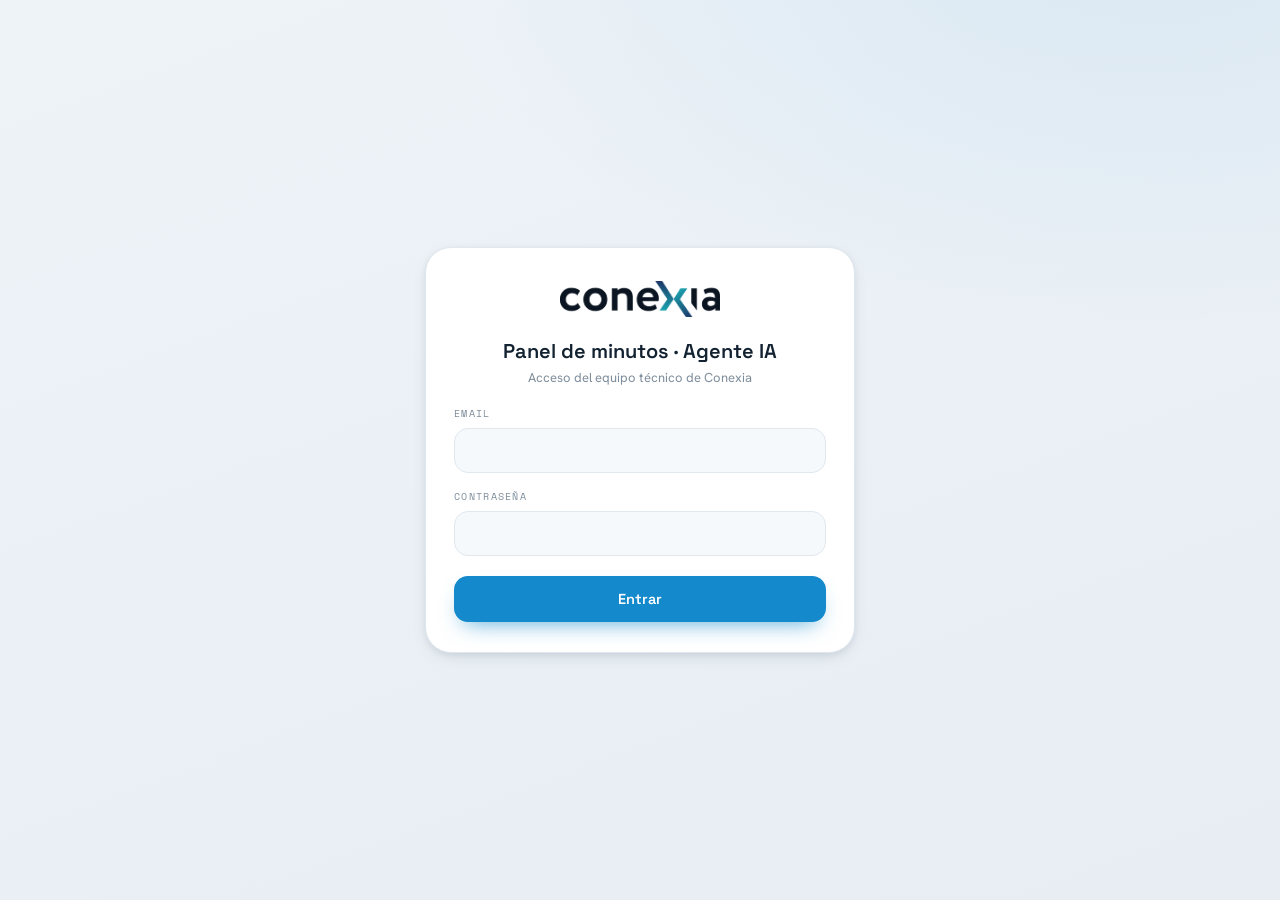
==== public/index.html @ 1fdcd745 "Frontend (vanilla JS): login + 2FA con QR + panel cableado a la API - index.html + app.css + app.js " ====
<!doctype html>
<html lang="es">
<head>
<meta charset="utf-8">
<meta name="viewport" content="width=device-width, initial-scale=1">
<title>Panel de minutos · Agente IA — Conexia</title>
<link rel="preconnect" href="https://fonts.googleapis.com">
<link rel="preconnect" href="https://fonts.gstatic.com" crossorigin>
<link href="https://fonts.googleapis.com/css2?family=Space+Grotesk:wght@400;500;600;700&family=Hanken+Grotesk:wght@400;500;600;700&family=Space+Mono&display=swap" rel="stylesheet">
<link rel="stylesheet" href="styles.css">
<link rel="stylesheet" href="app.css">
</head>
<body>
<div id="app"></div>
<script src="assets/vendor/qrcode.min.js"></script>
<script src="app.js"></script>
</body>
</html>
---- public/styles.css ----
/* ============================================================
   Panel de minutos · Agente IA — Conexia
   Sistema visual: limpio, moderno con carácter.
   Display: Space Grotesk · Texto: Hanken Grotesk · Datos: Space Mono
   ============================================================ */

:root {
  /* Marca */
  --brand-ink: #0e1b2a;       /* navy del wordmark */
  --brand-blue: #1489cc;      /* azul Conexia */
  --brand-teal: #1fa7b0;      /* teal de la "X" */
  --brand-teal-deep: #1c4e69;

  /* Acento (tweakable) */
  --accent: #1489cc;
  --accent-soft: color-mix(in srgb, var(--accent) 12%, transparent);
  --accent-ink: color-mix(in srgb, var(--accent) 80%, #06283d);

  /* Estados */
  --c-ok: #16a36b;
  --c-warn: #e09415;
  --c-danger: #e0463e;
  --c-ok-soft: color-mix(in srgb, var(--c-ok) 13%, transparent);
  --c-warn-soft: color-mix(in srgb, var(--c-warn) 15%, transparent);
  --c-danger-soft: color-mix(in srgb, var(--c-danger) 13%, transparent);

  /* Superficies — claro */
  --bg: #eef2f6;
  --bg-grad-a: #eef3f8;
  --bg-grad-b: #e7edf3;
  --surface: #ffffff;
  --surface-2: #f6f9fb;
  --surface-3: #eef3f7;
  --border: #e0e7ee;
  --border-strong: #cdd8e2;

  /* Texto */
  --text: #122231;
  --text-2: #4a5b6b;
  --text-3: #7e8d9b;

  /* Sombra */
  --shadow-sm: 0 1px 2px rgba(16, 36, 56, 0.06), 0 1px 3px rgba(16, 36, 56, 0.05);
  --shadow-md: 0 6px 20px -8px rgba(16, 36, 56, 0.18), 0 2px 6px rgba(16, 36, 56, 0.06);
  --shadow-lg: 0 24px 60px -20px rgba(13, 30, 48, 0.35);

  /* Radios */
  --r-sm: 9px;
  --r-md: 14px;
  --r-lg: 20px;
  --r-xl: 26px;

  /* Tipos */
  --font-display: "Space Grotesk", system-ui, sans-serif;
  --font-body: "Hanken Grotesk", system-ui, sans-serif;
  --font-mono: "Space Mono", ui-monospace, monospace;

  --logo: url("assets/conexia-logo.png");
}

.dark {
  --bg: #0a121b;
  --bg-grad-a: #0b141e;
  --bg-grad-b: #0a1019;
  --surface: #111d29;
  --surface-2: #16242f;
  --surface-3: #1b2b38;
  --border: #233442;
  --border-strong: #31475a;
  --text: #e7eef4;
  --text-2: #a4b4c2;
  --text-3: #6e8090;
  --accent-soft: color-mix(in srgb, var(--accent) 22%, transparent);
  --accent-ink: color-mix(in srgb, var(--accent) 70%, #cfe9fb);
  --c-ok-soft: color-mix(in srgb, var(--c-ok) 22%, transparent);
  --c-warn-soft: color-mix(in srgb, var(--c-warn) 24%, transparent);
  --c-danger-soft: color-mix(in srgb, var(--c-danger) 22%, transparent);
  --shadow-sm: 0 1px 2px rgba(0, 0, 0, 0.4);
  --shadow-md: 0 8px 26px -10px rgba(0, 0, 0, 0.6);
  --shadow-lg: 0 30px 70px -24px rgba(0, 0, 0, 0.7);
  --logo: url("assets/conexia-logo-light.png");
}

* { box-sizing: border-box; }

html, body {
  margin: 0;
  padding: 0;
}

body {
  font-family: var(--font-body);
  background:
    radial-gradient(1200px 700px at 88% -10%, color-mix(in srgb, var(--accent) 9%, transparent), transparent 60%),
    linear-gradient(160deg, var(--bg-grad-a), var(--bg-grad-b));
  color: var(--text);
  min-height: 100vh;
  -webkit-font-smoothing: antialiased;
  text-rendering: optimizeLegibility;
  transition: background 0.4s ease, color 0.3s ease;
}

#root { min-height: 100vh; }

.app {
  max-width: 1120px;
  margin: 0 auto;
  padding: 30px 28px 90px;
}

/* ---------- Cabecera ---------- */
.topbar {
  display: flex;
  align-items: center;
  justify-content: space-between;
  gap: 20px;
  margin-bottom: 26px;
}
.brand {
  display: flex;
  align-items: center;
  gap: 16px;
  min-width: 0;
}
.brand .logo {
  width: 132px;
  height: 38px;
  background: var(--logo) left center / contain no-repeat;
  flex-shrink: 0;
}
.brand .divider {
  width: 1px;
  height: 34px;
  background: var(--border-strong);
}
.brand .titles { min-width: 0; }
.brand .kicker {
  font-family: var(--font-mono);
  font-size: 10.5px;
  letter-spacing: 0.16em;
  text-transform: uppercase;
  color: var(--accent-ink);
  margin: 0 0 2px;
}
.brand h1 {
  font-family: var(--font-display);
  font-weight: 600;
  font-size: 21px;
  letter-spacing: -0.015em;
  margin: 0;
  color: var(--text);
  white-space: nowrap;
}
.topbar-right { display: flex; align-items: center; gap: 12px; }

.theme-toggle {
  display: inline-flex;
  align-items: center;
  gap: 8px;
  border: 1px solid var(--border);
  background: var(--surface);
  color: var(--text-2);
  border-radius: 999px;
  padding: 8px 14px;
  cursor: pointer;
  font-family: var(--font-body);
  font-size: 13px;
  font-weight: 600;
  box-shadow: var(--shadow-sm);
  transition: all 0.2s ease;
}
.theme-toggle:hover { color: var(--text); border-color: var(--border-strong); }

.maqueta-pill {
  font-family: var(--font-mono);
  font-size: 10.5px;
  letter-spacing: 0.08em;
  text-transform: uppercase;
  color: var(--text-3);
  border: 1px dashed var(--border-strong);
  border-radius: 999px;
  padding: 6px 11px;
}

/* ---------- Navegación (3 estilos via tweak) ---------- */
.nav { margin-bottom: 24px; }

/* Estilo A: 3 botones grandes */
.nav-buttons {
  display: grid;
  grid-template-columns: repeat(3, 1fr);
  gap: 14px;
}
.navbtn {
  position: relative;
  display: flex;
  align-items: center;
  gap: 15px;
  text-align: left;
  border: 1px solid var(--border);
  background: var(--surface);
  border-radius: var(--r-lg);
  padding: 19px 20px;
  cursor: pointer;
  font-family: var(--font-body);
  color: var(--text);
  box-shadow: var(--shadow-sm);
  transition: transform 0.18s ease, border-color 0.18s ease, box-shadow 0.18s ease, background 0.18s ease;
  overflow: hidden;
}
.navbtn:hover { transform: translateY(-2px); box-shadow: var(--shadow-md); border-color: var(--border-strong); }
.navbtn .nb-icon {
  width: 44px; height: 44px;
  flex-shrink: 0;
  border-radius: 12px;
  display: grid; place-items: center;
  background: var(--surface-3);
  color: var(--text-2);
  transition: all 0.18s ease;
}
.navbtn .nb-icon svg { width: 22px; height: 22px; }
.navbtn .nb-label { font-family: var(--font-display); font-weight: 600; font-size: 16px; letter-spacing: -0.01em; }
.navbtn .nb-sub { font-size: 12px; color: var(--text-3); margin-top: 2px; }
.navbtn.active {
  border-color: transparent;
  background: linear-gradient(150deg, var(--accent), color-mix(in srgb, var(--accent) 62%, var(--brand-teal)));
  color: #fff;
  box-shadow: 0 14px 30px -12px color-mix(in srgb, var(--accent) 70%, transparent);
}
.navbtn.active .nb-icon { background: rgba(255,255,255,0.18); color: #fff; }
.navbtn.active .nb-sub { color: rgba(255,255,255,0.82); }

/* Estilo B: pestañas */
.nav-tabs {
  display: inline-flex;
  gap: 4px;
  background: var(--surface);
  border: 1px solid var(--border);
  border-radius: 999px;
  padding: 5px;
  box-shadow: var(--shadow-sm);
}
.tab {
  display: inline-flex; align-items: center; gap: 9px;
  border: none; background: transparent;
  border-radius: 999px;
  padding: 10px 20px;
  cursor: pointer;
  font-family: var(--font-display);
  font-weight: 600; font-size: 14.5px;
  color: var(--text-2);
  transition: all 0.18s ease;
}
.tab svg { width: 17px; height: 17px; }
.tab:hover { color: var(--text); }
.tab.active { background: var(--accent); color: #fff; box-shadow: var(--shadow-sm); }

/* Estilo C: segmentado pleno */
.nav-segmented {
  display: grid; grid-template-columns: repeat(3, 1fr);
  border: 1px solid var(--border);
  background: var(--surface);
  border-radius: var(--r-md);
  padding: 6px;
  gap: 6px;
  box-shadow: var(--shadow-sm);
}
.seg {
  display: inline-flex; align-items: center; justify-content: center; gap: 9px;
  border: none; background: transparent;
  border-radius: 10px;
  padding: 13px 12px;
  cursor: pointer;
  font-family: var(--font-display);
  font-weight: 600; font-size: 14.5px;
  color: var(--text-2);
  transition: all 0.18s ease;
}
.seg svg { width: 18px; height: 18px; }
.seg:hover { color: var(--text); background: var(--surface-3); }
.seg.active { background: var(--accent-soft); color: var(--accent-ink); }

/* ---------- Tarjetas / paneles ---------- */
.card {
  background: var(--surface);
  border: 1px solid var(--border);
  border-radius: var(--r-xl);
  box-shadow: var(--shadow-md);
}
.view-enter { animation: viewIn 0.4s cubic-bezier(.2,.7,.3,1); }
@keyframes viewIn {
  from { opacity: 0; transform: translateY(10px); }
  to { opacity: 1; transform: translateY(0); }
}

.panel-head {
  display: flex; align-items: flex-end; justify-content: space-between;
  gap: 18px; flex-wrap: wrap;
  padding: 24px 28px 0;
}
.panel-head .ph-title {
  font-family: var(--font-display);
  font-weight: 600; font-size: 19px; letter-spacing: -0.015em;
  margin: 0;
}
.panel-head .ph-sub { font-size: 13px; color: var(--text-3); margin: 4px 0 0; }

/* ---------- Selector de cliente ---------- */
.client-select { position: relative; min-width: 290px; }
.client-select label {
  display: block;
  font-family: var(--font-mono);
  font-size: 10px; letter-spacing: 0.14em; text-transform: uppercase;
  color: var(--text-3); margin-bottom: 6px;
}
.select-shell {
  position: relative;
  display: flex; align-items: center;
}
.select-shell select {
  appearance: none;
  width: 100%;
  font-family: var(--font-display);
  font-weight: 600; font-size: 15px;
  color: var(--text);
  background: var(--surface-2);
  border: 1px solid var(--border-strong);
  border-radius: var(--r-md);
  padding: 13px 44px 13px 16px;
  cursor: pointer;
  transition: border-color 0.18s ease, box-shadow 0.18s ease;
}
.select-shell select:focus {
  outline: none; border-color: var(--accent);
  box-shadow: 0 0 0 4px var(--accent-soft);
}
.select-shell .chev {
  position: absolute; right: 15px; pointer-events: none;
  color: var(--text-3);
}

/* ---------- Tabla de agentes ---------- */
.agents-wrap { padding: 22px 28px 4px; }
.agent-row {
  display: grid;
  grid-template-columns: 1fr auto;
  align-items: center;
  gap: 18px;
  padding: 15px 16px;
  border-radius: var(--r-md);
  border: 1px solid transparent;
  transition: background 0.15s ease, border-color 0.15s ease;
}
.agent-row + .agent-row { margin-top: 4px; }
.agent-row:hover { background: var(--surface-2); border-color: var(--border); }
.agent-meta { display: flex; align-items: center; gap: 13px; min-width: 0; }
.agent-dot {
  width: 34px; height: 34px; border-radius: 10px; flex-shrink: 0;
  display: grid; place-items: center;
  background: var(--accent-soft); color: var(--accent-ink);
}
.agent-dot svg { width: 17px; height: 17px; }
.agent-name { font-weight: 600; font-size: 14.5px; }
.agent-sub { font-size: 12px; color: var(--text-3); }
.agent-minutes {
  font-family: var(--font-mono);
  font-size: 15px; font-weight: 700;
  color: var(--text);
  white-space: nowrap;
}
.agent-minutes .unit { color: var(--text-3); font-weight: 400; font-size: 12px; margin-left: 3px; }

.col-head {
  display: grid; grid-template-columns: 1fr auto; gap: 18px;
  padding: 0 16px 8px;
  font-family: var(--font-mono);
  font-size: 10px; letter-spacing: 0.12em; text-transform: uppercase;
  color: var(--text-3);
  border-bottom: 1px solid var(--border);
  margin-bottom: 6px;
}
.col-head .right { text-align: right; }

/* fila con columna restantes */
.agent-row.with-rem { grid-template-columns: 1fr auto auto; }
.col-head.with-rem { grid-template-columns: 1fr auto auto; }
.agent-rem {
  font-family: var(--font-mono); font-size: 13px; color: var(--text-2);
  white-space: nowrap; text-align: right; min-width: 86px;
}

/* ---------- Pie destacado: consumo total ---------- */
.total-foot {
  margin: 18px 18px 18px;
  border-radius: var(--r-lg);
  padding: 22px 24px;
  background: var(--surface-2);
  border: 1px solid var(--border);
  display: grid;
  grid-template-columns: 1fr auto;
  gap: 20px 26px;
  align-items: center;
}
.tf-left { min-width: 0; }
.tf-label {
  font-family: var(--font-mono);
  font-size: 10.5px; letter-spacing: 0.14em; text-transform: uppercase;
  color: var(--text-3); margin-bottom: 8px;
}
.tf-fig { display: flex; align-items: baseline; gap: 8px; flex-wrap: wrap; }
.tf-used {
  font-family: var(--font-display);
  font-weight: 700; font-size: 34px; letter-spacing: -0.02em;
  color: var(--text);
}
.tf-of { font-family: var(--font-mono); font-size: 16px; color: var(--text-3); }
.tf-rem-chip {
  margin-left: auto;
  font-family: var(--font-mono); font-size: 12.5px;
  color: var(--text-2);
  background: var(--surface-3);
  border: 1px solid var(--border);
  border-radius: 999px; padding: 5px 12px;
}
.tf-right { text-align: right; }
.tf-pct {
  font-family: var(--font-display);
  font-weight: 700; font-size: 52px; line-height: 0.9;
  letter-spacing: -0.03em;
}
.tf-bar-wrap { grid-column: 1 / -1; }

/* ---------- Barra de progreso (estilos via tweak) ---------- */
.bar {
  position: relative;
  height: 14px;
  border-radius: 999px;
  background: var(--surface-3);
  overflow: hidden;
  border: 1px solid var(--border);
}
.bar .fill {
  position: absolute; inset: 0 auto 0 0;
  border-radius: 999px;
  transition: width 0.7s cubic-bezier(.2,.8,.2,1), background 0.3s ease;
}
/* sólida */
.bar.solida .fill { background: var(--state-color); }
/* gradiente */
.bar.gradiente .fill {
  background: linear-gradient(90deg,
    color-mix(in srgb, var(--state-color) 55%, var(--accent)),
    var(--state-color));
}
/* rayada animada */
.bar.rayada .fill {
  background-image: linear-gradient(90deg, var(--state-color), var(--state-color)),
    repeating-linear-gradient(45deg, rgba(255,255,255,.22) 0 9px, rgba(255,255,255,0) 9px 18px);
  background-blend-mode: overlay;
  animation: stripeMove 1.1s linear infinite;
}
@keyframes stripeMove { to { background-position: 26px 0, 0 0; } }
/* segmentada */
.bar.segmentada {
  background: transparent; border: none; overflow: visible;
  display: flex; gap: 3px; height: 16px;
}
.seg-cell {
  flex: 1; border-radius: 4px;
  background: var(--surface-3); border: 1px solid var(--border);
  transition: background 0.3s ease, border-color 0.3s ease;
}
.seg-cell.on { background: var(--state-color); border-color: transparent; }

.bar.tall { height: 20px; }

/* ---------- Badge de estado ---------- */
.state-badge {
  display: inline-flex; align-items: center; gap: 7px;
  font-family: var(--font-display);
  font-weight: 600; font-size: 12.5px;
  padding: 5px 12px 5px 10px;
  border-radius: 999px;
  white-space: nowrap;
}
.state-badge .sd { width: 8px; height: 8px; border-radius: 50%; background: currentColor; }
.state-badge.ok { color: var(--c-ok); background: var(--c-ok-soft); }
.state-badge.aviso { color: var(--c-warn); background: var(--c-warn-soft); }
.state-badge.cortado { color: var(--c-danger); background: var(--c-danger-soft); }

/* ---------- Formulario de mail ---------- */
.mail-grid { padding: 8px 28px 26px; }
.field { margin-top: 16px; }
.field > label {
  display: block;
  font-family: var(--font-mono);
  font-size: 10px; letter-spacing: 0.13em; text-transform: uppercase;
  color: var(--text-3); margin-bottom: 7px;
}
.field-input {
  width: 100%;
  font-family: var(--font-body);
  font-size: 14.5px;
  color: var(--text);
  background: var(--surface-2);
  border: 1px solid var(--border);
  border-radius: var(--r-md);
  padding: 12px 14px;
  transition: all 0.18s ease;
}
.field-input:focus { outline: none; border-color: var(--accent); box-shadow: 0 0 0 4px var(--accent-soft); }
textarea.field-input { resize: vertical; min-height: 150px; line-height: 1.6; font-size: 14px; }
.field-row { display: grid; grid-template-columns: 1fr 1fr; gap: 16px; }
.field.locked .field-input {
  background: var(--surface-3);
  color: var(--text-2);
  border-style: dashed;
}
.field .lock-note {
  font-size: 11px; color: var(--text-3); margin-top: 5px;
  display: inline-flex; align-items: center; gap: 5px;
}
.recipients { display: flex; flex-wrap: wrap; gap: 8px; }
.chip-addr {
  display: inline-flex; align-items: center; gap: 8px;
  font-family: var(--font-mono); font-size: 13px;
  background: var(--surface-2); border: 1px solid var(--border);
  border-radius: 999px; padding: 7px 13px;
}
.chip-addr .role { color: var(--text-3); font-size: 10.5px; letter-spacing: 0.08em; text-transform: uppercase; }

.mail-foot {
  display: flex; align-items: center; justify-content: space-between;
  gap: 16px; flex-wrap: wrap;
  padding: 18px 28px 24px;
  border-top: 1px solid var(--border);
  margin-top: 20px;
}
.send-meta { font-size: 12.5px; color: var(--text-3); display: flex; align-items: center; gap: 8px; }

.btn {
  display: inline-flex; align-items: center; gap: 9px;
  font-family: var(--font-display); font-weight: 600; font-size: 14.5px;
  border-radius: var(--r-md);
  padding: 13px 22px;
  cursor: pointer;
  border: 1px solid transparent;
  transition: all 0.18s ease;
}
.btn svg { width: 17px; height: 17px; }
.btn-primary {
  background: var(--accent); color: #fff;
  box-shadow: 0 10px 22px -10px color-mix(in srgb, var(--accent) 75%, transparent);
}
.btn-primary:hover { filter: brightness(1.06); transform: translateY(-1px); }
.btn-primary:active { transform: translateY(0); }
.btn-ghost { background: var(--surface-2); color: var(--text-2); border-color: var(--border); }
.btn-ghost:hover { color: var(--text); border-color: var(--border-strong); }
.btn:disabled { opacity: 0.5; cursor: default; transform: none; }

/* ---------- Corte automático al 100% ---------- */
.cut-tag {
  display: inline-flex; align-items: center; gap: 5px;
  font-family: var(--font-display); font-weight: 600; font-size: 11px;
  letter-spacing: 0.01em;
  color: var(--c-danger); background: var(--c-danger-soft);
  border-radius: 999px; padding: 3px 9px;
}
.cut-tag .sd { width: 6px; height: 6px; border-radius: 50%; background: currentColor; }
.agent-row.is-cut { background: var(--c-danger-soft); border-color: color-mix(in srgb, var(--c-danger) 22%, transparent); }
.agent-row.is-cut .agent-name { text-decoration: line-through; text-decoration-color: color-mix(in srgb, var(--c-danger) 60%, transparent); }
.agent-row.is-cut .agent-dot { background: var(--c-danger-soft); color: var(--c-danger); }
.agent-row .agent-end { display: flex; align-items: center; gap: 14px; }
.agent-name-row { display: flex; align-items: center; gap: 9px; flex-wrap: wrap; }

.cut-hint {
  font-size: 12px; color: var(--text-3); margin: 2px 0 12px;
  display: flex; align-items: center; gap: 7px;
}
.cut-hint svg { width: 14px; height: 14px; flex-shrink: 0; }

.sent-banner {
  display: flex; align-items: center; gap: 13px;
  background: var(--c-ok-soft);
  border: 1px solid color-mix(in srgb, var(--c-ok) 35%, transparent);
  color: var(--c-ok);
  border-radius: var(--r-md);
  padding: 14px 18px;
  margin: 0 28px;
  font-weight: 600; font-size: 14px;
  animation: viewIn 0.35s ease;
}
.sent-banner .ok-ico {
  width: 26px; height: 26px; border-radius: 50%;
  background: var(--c-ok); color: #fff;
  display: grid; place-items: center; flex-shrink: 0;
}

/* ---------- Stats ---------- */
.stats-head {
  display: grid;
  grid-template-columns: repeat(4, 1fr);
  gap: 14px;
  margin-bottom: 22px;
}
.stat-tile {
  background: var(--surface); border: 1px solid var(--border);
  border-radius: var(--r-lg); padding: 18px 20px;
  box-shadow: var(--shadow-sm);
}
.stat-tile .st-k {
  font-family: var(--font-mono); font-size: 10px; letter-spacing: 0.12em;
  text-transform: uppercase; color: var(--text-3); margin-bottom: 10px;
}
.stat-tile .st-v {
  font-family: var(--font-display); font-weight: 700; font-size: 30px;
  letter-spacing: -0.02em; line-height: 1;
}
.stat-tile .st-v small { font-size: 15px; color: var(--text-3); font-weight: 600; }
.stat-tile .st-foot { font-size: 12px; color: var(--text-3); margin-top: 8px; }
.stat-tile.flag-aviso .st-v { color: var(--c-warn); }
.stat-tile.flag-cortado .st-v { color: var(--c-danger); }

/* Lista de barras */
.stats-list { padding: 8px 24px 18px; }
.srow {
  display: grid;
  grid-template-columns: minmax(180px, 1.4fr) 2.4fr auto auto;
  align-items: center; gap: 18px;
  padding: 15px 14px;
  border-radius: var(--r-md);
  cursor: pointer;
  border: 1px solid transparent;
  transition: background 0.15s ease, border-color 0.15s ease;
}
.srow:hover { background: var(--surface-2); border-color: var(--border); }
.srow + .srow { border-top: 1px solid var(--border); }
.srow .s-name { font-weight: 600; font-size: 14.5px; }
.srow .s-name .s-sector { font-size: 11.5px; color: var(--text-3); font-weight: 400; }
.srow .s-pct { font-family: var(--font-mono); font-weight: 700; font-size: 15px; text-align: right; min-width: 52px; }
.srow .s-mins { font-family: var(--font-mono); font-size: 12px; color: var(--text-3); text-align: right; white-space: nowrap; }

.stats-list-head {
  display: grid;
  grid-template-columns: minmax(180px, 1.4fr) 2.4fr auto auto;
  gap: 18px; padding: 4px 14px 10px;
  font-family: var(--font-mono); font-size: 10px;
  letter-spacing: 0.12em; text-transform: uppercase; color: var(--text-3);
  border-bottom: 1px solid var(--border);
}
.stats-list-head .r { text-align: right; }

/* Stats: anillos (donut grid) */
.donut-grid {
  display: grid; grid-template-columns: repeat(auto-fill, minmax(200px, 1fr));
  gap: 14px; padding: 20px 24px 24px;
}
.donut-card {
  background: var(--surface-2); border: 1px solid var(--border);
  border-radius: var(--r-lg); padding: 20px 18px;
  display: flex; flex-direction: column; align-items: center; text-align: center;
  cursor: pointer;
  transition: transform 0.18s ease, box-shadow 0.18s ease, border-color 0.18s ease;
}
.donut-card:hover { transform: translateY(-3px); box-shadow: var(--shadow-md); border-color: var(--border-strong); }
.donut-card .dc-name { font-family: var(--font-display); font-weight: 600; font-size: 14px; margin-top: 14px; }
.donut-card .dc-mins { font-family: var(--font-mono); font-size: 11.5px; color: var(--text-3); margin-top: 3px; }

/* Stats: compacto (heat strip) */
.compact-grid { padding: 18px 24px 24px; display: flex; flex-direction: column; gap: 10px; }
.compact-row {
  display: flex; align-items: center; gap: 14px;
  cursor: pointer;
}
.compact-row .cr-name { width: 200px; font-weight: 600; font-size: 13.5px; flex-shrink: 0; }
.compact-row .cr-track {
  flex: 1; height: 28px; border-radius: 8px; background: var(--surface-3);
  border: 1px solid var(--border); position: relative; overflow: hidden;
}
.compact-row .cr-fill { position: absolute; inset: 0 auto 0 0; border-radius: 8px; background: var(--state-color); transition: width 0.6s cubic-bezier(.2,.8,.2,1); }
.compact-row .cr-pct { width: 60px; text-align: right; font-family: var(--font-mono); font-weight: 700; font-size: 14px; }

/* ---------- Modal ficha cliente ---------- */
.modal-scrim {
  position: fixed; inset: 0; z-index: 60;
  background: rgba(8, 18, 28, 0.55);
  backdrop-filter: blur(4px);
  display: grid; place-items: center;
  padding: 28px;
  animation: scrimIn 0.25s ease;
}
@keyframes scrimIn { from { opacity: 0; } to { opacity: 1; } }
.modal {
  width: min(620px, 100%);
  max-height: 88vh; overflow: auto;
  background: var(--surface);
  border: 1px solid var(--border);
  border-radius: var(--r-xl);
  box-shadow: var(--shadow-lg);
  animation: modalIn 0.3s cubic-bezier(.2,.8,.25,1);
}
@keyframes modalIn { from { opacity: 0; transform: translateY(18px) scale(0.98); } to { opacity: 1; transform: none; } }
.modal-head {
  display: flex; align-items: flex-start; justify-content: space-between; gap: 16px;
  padding: 24px 26px 0;
}
.modal-head .mh-name { font-family: var(--font-display); font-weight: 600; font-size: 21px; letter-spacing: -0.015em; margin: 0; }
.modal-head .mh-meta { font-size: 13px; color: var(--text-3); margin-top: 4px; }
.x-close {
  border: 1px solid var(--border); background: var(--surface-2);
  color: var(--text-2); border-radius: 10px; width: 34px; height: 34px;
  display: grid; place-items: center; cursor: pointer; flex-shrink: 0;
  transition: all 0.15s ease;
}
.x-close:hover { color: var(--text); border-color: var(--border-strong); }
.modal-body { padding: 20px 26px 26px; }

/* histórico sparkline */
.hist {
  background: var(--surface-2); border: 1px solid var(--border);
  border-radius: var(--r-md); padding: 18px 20px; margin-top: 18px;
}
.hist .hist-title {
  font-family: var(--font-mono); font-size: 10px; letter-spacing: 0.13em;
  text-transform: uppercase; color: var(--text-3); margin-bottom: 14px;
  display: flex; justify-content: space-between;
}
.hist svg { width: 100%; height: 110px; display: block; }

.kv-grid { display: grid; grid-template-columns: 1fr 1fr; gap: 12px; margin-top: 18px; }
.kv {
  background: var(--surface-2); border: 1px solid var(--border);
  border-radius: var(--r-md); padding: 13px 15px;
}
.kv .k { font-family: var(--font-mono); font-size: 9.5px; letter-spacing: 0.12em; text-transform: uppercase; color: var(--text-3); }
.kv .v { font-family: var(--font-display); font-weight: 600; font-size: 17px; margin-top: 4px; }

.modal-agents { margin-top: 18px; }
.modal-agents .ma-title { font-family: var(--font-mono); font-size: 10px; letter-spacing: 0.13em; text-transform: uppercase; color: var(--text-3); margin-bottom: 8px; }

/* link-ish */
.row-cta {
  font-family: var(--font-display); font-size: 12px; font-weight: 600;
  color: var(--accent-ink); display: inline-flex; align-items: center; gap: 4px;
  opacity: 0; transition: opacity 0.15s ease;
}
.srow:hover .row-cta, .donut-card:hover .row-cta, .compact-row:hover .row-cta { opacity: 1; }

/* ============================================================
   VISTA CLIENTES (alta / edición / baja)
   ============================================================ */
.cli-table { padding: 6px 14px 18px; }
.cli-head, .cli-row {
  display: grid;
  grid-template-columns: 2.4fr 1.5fr 0.9fr 0.6fr 0.9fr;
  align-items: center; gap: 12px;
  padding: 12px 14px;
}
.cli-head {
  font-family: var(--font-mono); font-size: 9.5px; letter-spacing: 0.12em;
  text-transform: uppercase; color: var(--text-3);
  border-bottom: 1px solid var(--border);
}
.cli-row { border-bottom: 1px solid var(--border); transition: background 0.15s ease; }
.cli-row:last-child { border-bottom: none; }
.cli-row:hover { background: var(--surface-2); }
.cli-table .r { text-align: right; justify-self: end; }
.cli-name { display: flex; flex-direction: column; gap: 3px; min-width: 0; }
.cli-name b {
  font-family: var(--font-display); font-weight: 600; font-size: 15px; color: var(--text);
  cursor: pointer; line-height: 1.25;
}
.cli-name b:hover { color: var(--accent); }
.cli-sector { font-size: 12px; color: var(--text-3); }
.cli-plan { font-size: 13.5px; color: var(--text-2); }
.cli-mins { font-family: var(--font-mono); font-size: 13px; color: var(--text-2); }
.cli-pct { font-family: var(--font-display); font-weight: 700; font-size: 16px; }
.cli-actions { display: inline-flex; gap: 8px; }
.cli-empty { padding: 34px 14px; text-align: center; color: var(--text-3); font-size: 14px; }

.icon-btn {
  width: 34px; height: 34px; flex-shrink: 0;
  display: grid; place-items: center; cursor: pointer;
  border: 1px solid var(--border); background: var(--surface-2);
  color: var(--text-2); border-radius: 10px; transition: all 0.15s ease;
}
.icon-btn:hover { color: var(--text); border-color: var(--border-strong); }
.icon-btn.danger:hover { color: var(--c-danger); border-color: var(--c-danger); background: var(--c-danger-soft); }

/* ---------- Estado vacío ---------- */
.empty-state { padding: 56px 28px; text-align: center; }
.empty-ico {
  display: inline-grid; place-items: center; width: 56px; height: 56px;
  border-radius: 16px; background: var(--accent-soft); color: var(--accent-ink); margin-bottom: 14px;
}
.empty-title { font-family: var(--font-display); font-weight: 600; font-size: 18px; color: var(--text); }
.empty-sub { font-size: 14px; color: var(--text-3); margin-top: 6px; }

/* ---------- Nota de desvío al 100% (ficha) ---------- */
.divert-note {
  display: flex; align-items: flex-start; gap: 10px; margin-top: 14px;
  padding: 13px 15px; border-radius: var(--r-md);
  background: var(--accent-soft); border: 1px solid color-mix(in srgb, var(--accent) 26%, transparent);
  font-size: 13px; color: var(--text-2); line-height: 1.5;
}
.divert-note b { color: var(--text); }
.divert-note .dn-ico { color: var(--accent-ink); flex-shrink: 0; margin-top: 1px; }

/* ---------- Formulario de cliente ---------- */
.form-grid { display: grid; grid-template-columns: 1fr 1fr; gap: 14px; }
.form-grid .field { margin-top: 0; }
.form-grid .span-2 { grid-column: 1 / -1; }
.form-agents {
  margin-top: 20px; padding-top: 18px; border-top: 1px solid var(--border);
}
.fa-head {
  display: flex; align-items: center; justify-content: space-between; margin-bottom: 12px;
  font-family: var(--font-mono); font-size: 10px; letter-spacing: 0.13em;
  text-transform: uppercase; color: var(--text-3);
}
.fa-head small { text-transform: none; letter-spacing: 0; font-size: 11px; }
.fa-row { display: flex; gap: 10px; margin-bottom: 10px; align-items: center; }
.fa-row .field-input { margin: 0; }
.fa-row .fa-min { max-width: 110px; flex-shrink: 0; text-align: right; }
.btn-sm { padding: 7px 12px; font-size: 12.5px; }
.btn-sm svg { width: 14px; height: 14px; }
.form-err {
  display: flex; align-items: center; gap: 8px; margin-top: 16px;
  padding: 10px 13px; border-radius: var(--r-md);
  background: var(--c-danger-soft); border: 1px solid color-mix(in srgb, var(--c-danger) 30%, transparent);
  color: var(--c-danger); font-size: 13px;
}

/* ---------- Bloque WIP (agentes desde la centralita) ---------- */
.wip-badge {
  display: inline-flex; align-items: center;
  font-family: var(--font-mono); font-size: 9.5px; font-weight: 700;
  letter-spacing: 0.1em; text-transform: uppercase;
  color: var(--c-warn);
  background: var(--c-warn-soft);
  border: 1px solid color-mix(in srgb, var(--c-warn) 38%, transparent);
  border-radius: 999px; padding: 3px 9px; white-space: nowrap;
}
.form-wip {
  margin-top: 20px; padding: 16px 18px;
  border: 1px dashed var(--border-strong); border-radius: var(--r-md);
  background: var(--surface-2);
}
.form-wip .wip-head { display: flex; align-items: center; gap: 10px; }
.form-wip .wip-title { font-family: var(--font-display); font-weight: 600; font-size: 15px; color: var(--text); }
.form-wip .wip-text { font-size: 13px; color: var(--text-2); line-height: 1.55; margin: 10px 0 14px; }
.form-wip .btn:disabled { opacity: 0.6; cursor: not-allowed; }
.wip-current { margin-top: 16px; padding-top: 14px; border-top: 1px solid var(--border); }
.wip-current-h {
  font-family: var(--font-mono); font-size: 9.5px; letter-spacing: 0.12em;
  text-transform: uppercase; color: var(--text-3); margin-bottom: 9px;
}
.wip-agent {
  display: flex; justify-content: space-between; align-items: center;
  font-size: 13.5px; color: var(--text-2);
  padding: 7px 2px; border-bottom: 1px solid var(--border);
}
.wip-agent:last-child { border-bottom: none; }
.wip-agent .wa-min { font-family: var(--font-mono); font-size: 12.5px; color: var(--text-3); }

/* aviso WIP en línea (datos / ficha) */
.wip-inline {
  display: flex; align-items: center; gap: 10px; flex-wrap: wrap;
  padding: 12px 14px; border-radius: var(--r-md);
  background: var(--c-warn-soft); border: 1px dashed color-mix(in srgb, var(--c-warn) 40%, transparent);
  font-size: 13px; color: var(--text-2); line-height: 1.5;
}

@media (max-width: 760px) {
  .app { padding: 22px 16px 80px; }
  .nav-buttons { grid-template-columns: 1fr; }
  .field-row { grid-template-columns: 1fr; }
  .form-grid { grid-template-columns: 1fr; }
  .stats-head { grid-template-columns: repeat(2, 1fr); }
  .panel-head { flex-direction: column; align-items: stretch; }
  .client-select { min-width: 0; }
  .brand h1 { font-size: 17px; white-space: normal; }
  .srow, .stats-list-head { grid-template-columns: 1.4fr 1.6fr auto; }
  .srow .s-mins, .stats-list-head .col-mins { display: none; }
  .tf-pct { font-size: 40px; }
  .cli-head, .cli-row { grid-template-columns: 1.7fr 0.7fr 0.9fr; }
  .cli-head .hide-sm, .cli-row .hide-sm { display: none; }
}
---- public/app.css ----
/* Pantallas de acceso (login / 2FA) y ajustes del panel de producción */
.auth-wrap { min-height: 100vh; display: grid; place-items: center; padding: 24px; }
.auth-card { width: min(430px, 100%); }
.auth-logo { width: 160px; height: 42px; background: var(--logo) center/contain no-repeat; margin: 0 auto 18px; }
.auth-title { font-family: var(--font-display); font-size: 20px; font-weight: 600; text-align: center; margin: 0 0 4px; color: var(--text); }
.auth-sub { text-align: center; color: var(--text-3); font-size: 13px; margin: 0 0 18px; line-height: 1.5; }
.auth-card .field:first-of-type { margin-top: 0; }
.auth-actions { margin-top: 20px; }
.auth-actions .btn { width: 100%; justify-content: center; }
.auth-error { margin-top: 14px; padding: 10px 13px; border-radius: var(--r-md); background: var(--c-danger-soft); border: 1px solid color-mix(in srgb, var(--c-danger) 32%, transparent); color: var(--c-danger); font-size: 13px; }
.auth-link { display: block; margin: 14px auto 0; background: none; border: none; color: var(--accent-ink); cursor: pointer; font-size: 13px; }

.qr-box { display: grid; place-items: center; padding: 14px; background: #fff; border: 1px solid var(--border); border-radius: var(--r-md); margin: 4px auto 12px; width: max-content; }
.qr-box img, .qr-box canvas { display: block; }
.secret-mono { font-family: var(--font-mono); font-size: 13px; text-align: center; word-break: break-all; background: var(--surface-2); border: 1px solid var(--border); border-radius: var(--r-sm); padding: 8px 10px; }
.recovery-grid { display: grid; grid-template-columns: 1fr 1fr; gap: 8px; margin: 14px 0; }
.recovery-code { font-family: var(--font-mono); font-size: 14px; text-align: center; background: var(--surface-2); border: 1px solid var(--border); border-radius: var(--r-sm); padding: 9px; letter-spacing: 0.06em; }

/* Panel */
.userchip { display: inline-flex; align-items: center; gap: 8px; font-size: 12.5px; color: var(--text-2); }
.muted { color: var(--text-3); font-size: 12.5px; }
.row-actions { display: inline-flex; gap: 8px; }
.icon-btn { width: 34px; height: 34px; flex-shrink: 0; display: inline-grid; place-items: center; cursor: pointer; border: 1px solid var(--border); background: var(--surface-2); color: var(--text-2); border-radius: 10px; }
.icon-btn:hover { color: var(--text); border-color: var(--border-strong); }
.icon-btn.danger:hover { color: var(--c-danger); border-color: var(--c-danger); }
.form-grid { display: grid; grid-template-columns: 1fr 1fr; gap: 14px; }
.form-grid .field { margin-top: 0; }
.form-grid .span-2 { grid-column: 1 / -1; }
.kpi-row { display: grid; grid-template-columns: repeat(4, 1fr); gap: 14px; margin-bottom: 16px; }
.kpi { background: var(--surface); border: 1px solid var(--border); border-radius: var(--r-md); padding: 16px 18px; }
.kpi .k { font-family: var(--font-mono); font-size: 9.5px; letter-spacing: .12em; text-transform: uppercase; color: var(--text-3); }
.kpi .v { font-family: var(--font-display); font-weight: 700; font-size: 30px; margin-top: 4px; color: var(--text); }
.kpi .f { font-size: 11.5px; color: var(--text-3); margin-top: 2px; }
.toast { position: fixed; bottom: 18px; left: 50%; transform: translateX(-50%); background: var(--text); color: #fff; padding: 11px 18px; border-radius: 999px; font-size: 13px; z-index: 200; box-shadow: var(--shadow-lg); max-width: 90%; }
.empty-note { padding: 40px 20px; text-align: center; color: var(--text-3); }
@media (max-width: 720px) { .form-grid { grid-template-columns: 1fr; } .kpi-row { grid-template-columns: 1fr 1fr; } }
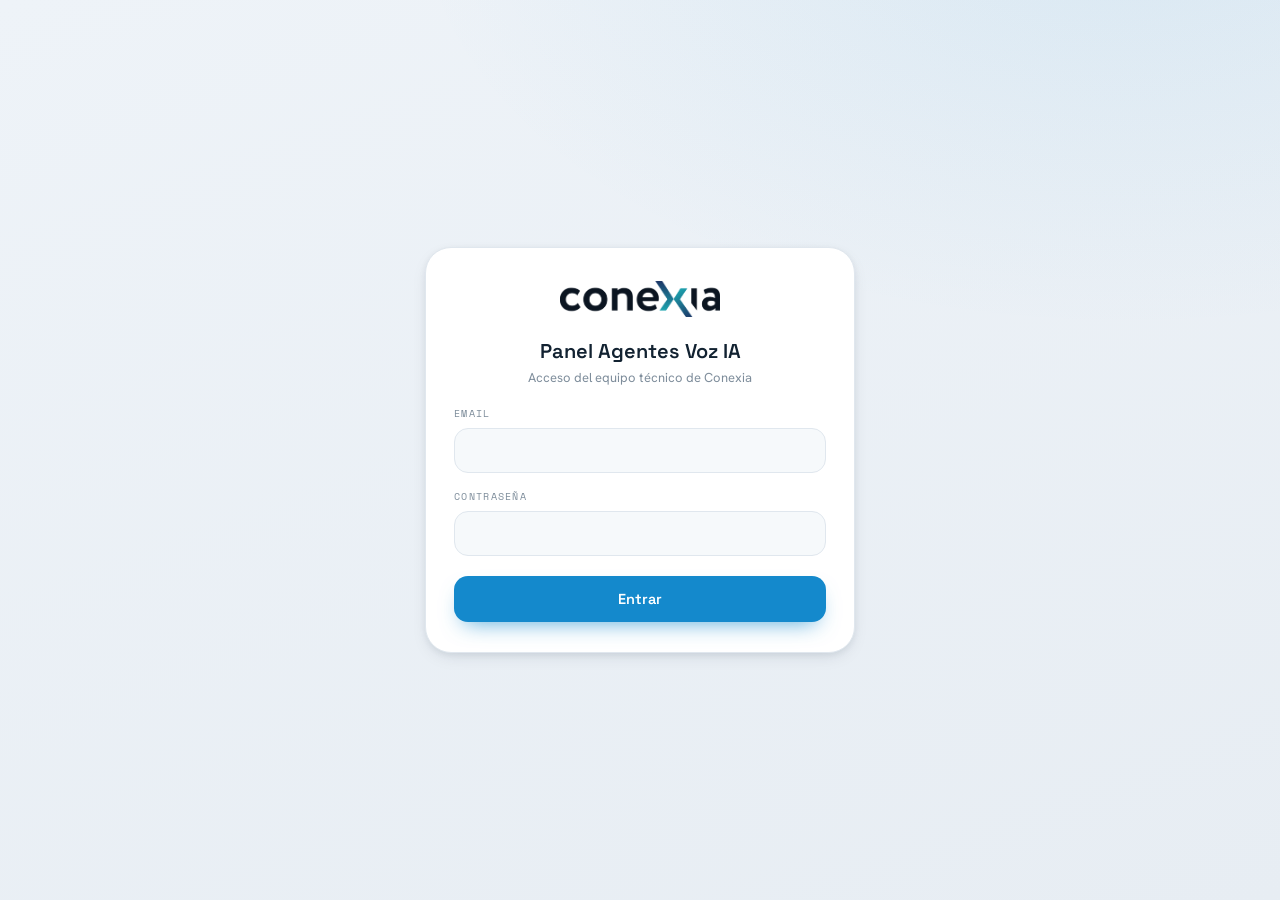
==== commit 59686430: "Renombrar a Panel Agentes Voz IA y simplificar el desvio - UI: login y cabecera del panel pasan a Pa" ====
--- a/public/index.html
+++ b/public/index.html
@@ -3,7 +3,7 @@
 <head>
 <meta charset="utf-8">
 <meta name="viewport" content="width=device-width, initial-scale=1">
-<title>Panel de minutos · Agente IA — Conexia</title>
+<title>Panel Agentes Voz IA — Conexia</title>
 <link rel="preconnect" href="https://fonts.googleapis.com">
 <link rel="preconnect" href="https://fonts.gstatic.com" crossorigin>
 <link href="https://fonts.googleapis.com/css2?family=Space+Grotesk:wght@400;500;600;700&family=Hanken+Grotesk:wght@400;500;600;700&family=Space+Mono&display=swap" rel="stylesheet">
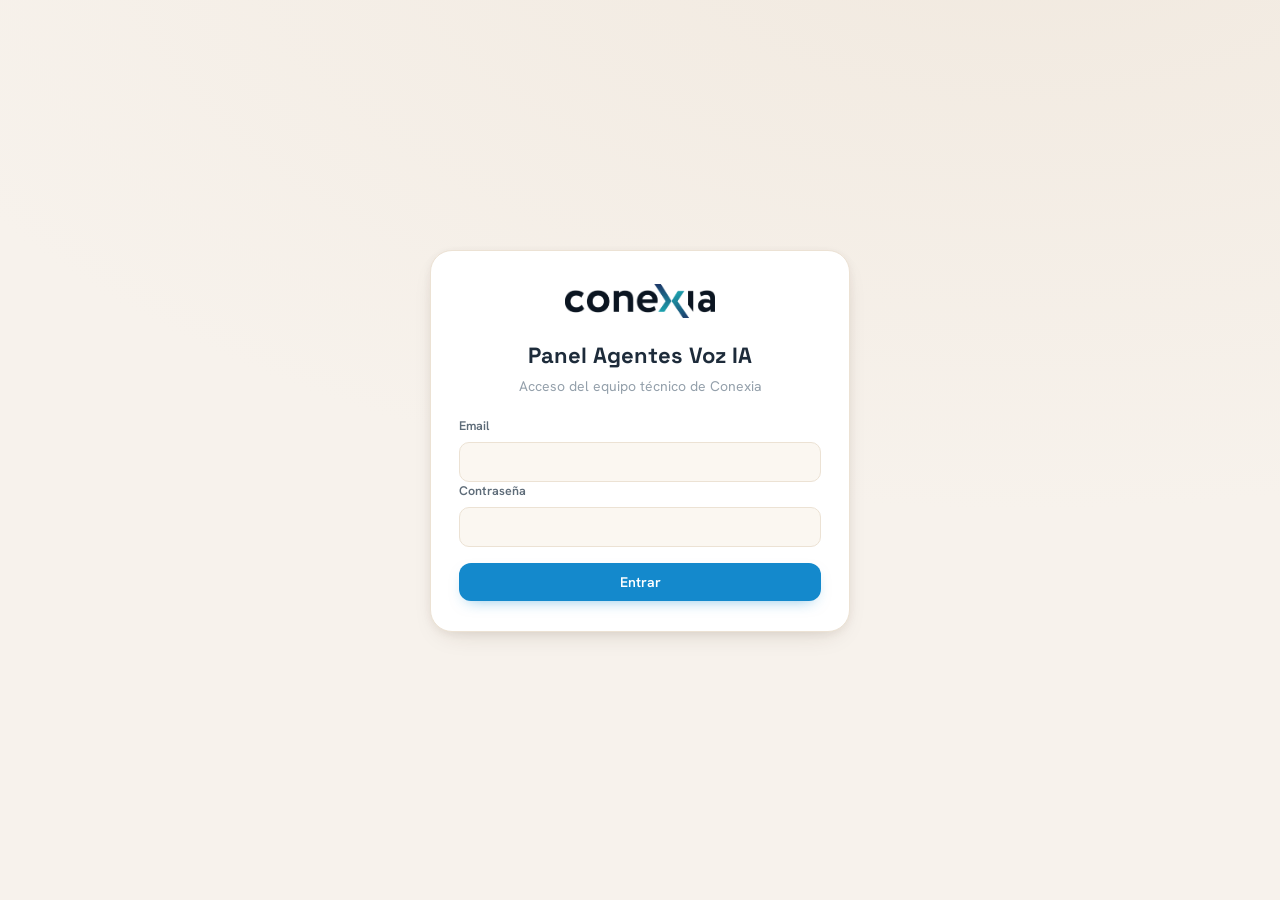
==== commit de0bfb54: "Rediseño visual (tema crema "Re Edicion") aplicado al panel - Nueva hoja redesign.css (tema crema cá" ====
--- a/public/index.html
+++ b/public/index.html
@@ -3,16 +3,18 @@
 <head>
 <meta charset="utf-8">
 <meta name="viewport" content="width=device-width, initial-scale=1">
+<link rel="icon" href="assets/favicon.ico" sizes="any">
+<link rel="icon" type="image/png" href="assets/icon-192.png">
+<link rel="apple-touch-icon" href="assets/apple-touch-icon.png">
 <title>Panel Agentes Voz IA — Conexia</title>
 <link rel="preconnect" href="https://fonts.googleapis.com">
 <link rel="preconnect" href="https://fonts.gstatic.com" crossorigin>
 <link href="https://fonts.googleapis.com/css2?family=Space+Grotesk:wght@400;500;600;700&family=Hanken+Grotesk:wght@400;500;600;700&family=Space+Mono&display=swap" rel="stylesheet">
-<link rel="stylesheet" href="styles.css">
-<link rel="stylesheet" href="app.css">
+<link rel="stylesheet" href="redesign.css?v=20260622r">
 </head>
 <body>
 <div id="app"></div>
-<script src="assets/vendor/qrcode.min.js"></script>
-<script src="app.js"></script>
+<script src="assets/vendor/qrcode.min.js?v=20260617b"></script>
+<script src="app.js?v=20260617b"></script>
 </body>
 </html>
--- a/public/redesign.css
+++ b/public/redesign.css
@@ -0,0 +1,271 @@
+/* ===========================================================================
+   Panel Agentes Voz IA — REDISEÑO (tema crema cálido, estilo "Re Edicion").
+   Reutiliza los nombres de clase del app.js actual: solo cambia el aspecto.
+   =========================================================================== */
+:root{
+  --brand-ink:#10243a; --brand-blue:#1489cc; --brand-blue-d:#0f6fa5; --brand-teal:#1fa7b0;
+  --accent:#1489cc; --accent-d:#0f6fa5; --accent-soft:rgba(20,137,204,.10);
+  --c-ok:#16a36b; --c-warn:#e09415; --c-danger:#e0463e;
+  --c-ok-soft:rgba(22,163,107,.12); --c-warn-soft:rgba(224,148,21,.14); --c-danger-soft:rgba(224,70,62,.12);
+  --bg:#f7f2ec; --bg-2:#f1e9df;
+  --surface:#ffffff; --surface-2:#fbf7f1; --surface-3:#efe7dc; --surface-tint:#f6efe6;
+  --border:#ece2d4; --border-2:#e2d6c4;
+  --text:#1d2b3a; --text-2:#5d6b78; --text-3:#94a0ab;
+  --shadow-sm:0 1px 2px rgba(60,40,20,.05), 0 1px 3px rgba(60,40,20,.04);
+  --shadow-md:0 10px 28px -14px rgba(60,40,20,.22), 0 2px 8px rgba(60,40,20,.06);
+  --shadow-lg:0 30px 70px -28px rgba(40,28,12,.40);
+  --r-sm:10px; --r-md:16px; --r-lg:22px; --r-xl:28px;
+  --font-display:'Space Grotesk',-apple-system,BlinkMacSystemFont,sans-serif;
+  --font-body:'Hanken Grotesk',-apple-system,BlinkMacSystemFont,sans-serif;
+  --font-mono:'Space Mono','SFMono-Regular',Consolas,monospace;
+  --logo-img:url("assets/conexia-logo.png");
+}
+[data-theme="dark"]{
+  --logo-img:url("assets/conexia-logo-blanco.png");
+  --bg:#0e1620; --bg-2:#0b121b; --surface:#15212e; --surface-2:#1a2734; --surface-3:#23323f;
+  --surface-tint:#1a2734; --border:#27384a; --border-2:#324658;
+  --text:#eaf1f7; --text-2:#a7b6c4; --text-3:#728598;
+  --accent-soft:rgba(20,137,204,.18);
+  --shadow-md:0 12px 30px -14px rgba(0,0,0,.5); --shadow-lg:0 30px 70px -24px rgba(0,0,0,.65);
+}
+*{box-sizing:border-box}
+html,body{margin:0;padding:0}
+body{
+  background:radial-gradient(1200px 600px at 80% -10%, var(--bg-2), var(--bg)) fixed, var(--bg);
+  color:var(--text); font-family:var(--font-body); font-size:15px; line-height:1.5;
+  -webkit-font-smoothing:antialiased;
+}
+#app{min-height:100vh}
+.muted{color:var(--text-3)}
+.hide-sm{}
+@media (max-width:760px){ .hide-sm{display:none!important} }
+
+/* ---------- App shell ---------- */
+.app{max-width:1180px;margin:0 auto;padding:18px 22px 80px}
+.topbar{display:flex;align-items:center;gap:16px;padding:12px 18px;background:var(--surface);
+  border:1px solid var(--border);border-radius:var(--r-lg);box-shadow:var(--shadow-sm);margin-bottom:14px}
+.brand{display:flex;align-items:center;gap:14px;min-width:0}
+.brand .logo{width:128px;height:34px;background:var(--logo-img,none) left center/contain no-repeat}
+.brand .divider{width:1px;height:26px;background:var(--border-2)}
+.brand .titles{min-width:0}
+.brand .kicker{display:none}
+.brand h1{font-family:var(--font-display);font-size:17px;font-weight:600;margin:0;color:var(--text);white-space:nowrap;overflow:hidden;text-overflow:ellipsis}
+.topbar-right{margin-left:auto;display:flex;align-items:center;gap:10px}
+.userchip{display:inline-flex;align-items:center;gap:8px;font-size:13.5px;color:var(--text-2);font-weight:500;
+  padding:6px 8px;border-radius:999px}
+.userchip:hover{background:var(--surface-2)}
+.avatar{width:34px;height:34px;border-radius:50%;background:var(--accent);color:#fff;display:inline-flex;
+  align-items:center;justify-content:center;font-family:var(--font-display);font-weight:700;font-size:13px;flex:none}
+/* botones-icono de la barra (llave, tema, etc.) */
+.icon-pill{width:38px;height:38px;border-radius:12px;border:1px solid var(--border);background:var(--surface-2);
+  color:var(--text-2);display:inline-flex;align-items:center;justify-content:center;cursor:pointer;font-size:16px;
+  transition:all .15s}
+.icon-pill:hover{background:var(--surface-3);color:var(--text)}
+.notif-wrap{position:relative}
+.notif-btn{width:38px;height:38px;border-radius:12px;border:1px solid var(--border);background:var(--surface-2);
+  color:var(--text-2);display:inline-flex;align-items:center;justify-content:center;cursor:pointer;position:relative}
+.notif-btn svg{width:19px;height:19px}
+.notif-btn:hover{background:var(--surface-3);color:var(--text)}
+.notif-btn.has-alert.warn{color:var(--c-warn)} .notif-btn.has-alert.danger{color:var(--c-danger)}
+.notif-badge{position:absolute;top:-5px;right:-5px;min-width:18px;height:18px;padding:0 4px;border-radius:999px;
+  background:var(--c-danger);color:#fff;font-size:10px;font-weight:700;display:none;align-items:center;justify-content:center;line-height:1}
+.notif-badge.warn{background:var(--c-warn)} .notif-badge.show{display:inline-flex}
+.theme-toggle{border:none;background:var(--accent);color:#fff;font-family:var(--font-body);font-weight:600;
+  font-size:13.5px;padding:9px 16px;border-radius:12px;cursor:pointer;display:inline-flex;align-items:center;gap:6px}
+.theme-toggle:hover{background:var(--accent-d)}
+
+/* ---------- Nav (pestañas píldora) ---------- */
+.nav{margin-bottom:18px}
+.nav-segmented{display:inline-flex;gap:4px;background:var(--surface);border:1px solid var(--border);
+  border-radius:999px;padding:5px;box-shadow:var(--shadow-sm)}
+.seg{border:none;background:none;font-family:var(--font-body);font-weight:600;font-size:14px;color:var(--text-2);
+  padding:9px 20px;border-radius:999px;cursor:pointer;transition:all .15s}
+.seg:hover{color:var(--text)}
+.seg.active{background:var(--accent-soft);color:var(--accent-d)}
+
+/* ---------- Cards / paneles ---------- */
+.card{background:var(--surface);border:1px solid var(--border);border-radius:var(--r-lg);
+  box-shadow:var(--shadow-md);padding:22px 24px;margin-bottom:18px}
+.panel-head{display:flex;align-items:flex-start;justify-content:space-between;gap:16px;margin-bottom:16px}
+.ph-title{font-family:var(--font-display);font-size:26px;font-weight:700;margin:0;color:var(--text);letter-spacing:-.01em}
+.ph-sub{margin:4px 0 0;color:var(--text-3);font-size:14px}
+.view-enter{animation:vin .28s ease}
+@keyframes vin{from{opacity:0;transform:translateY(6px)}to{opacity:1;transform:none}}
+
+/* ---------- Botones ---------- */
+.btn{font-family:var(--font-body);font-weight:600;font-size:14px;border-radius:12px;padding:11px 18px;border:1px solid transparent;
+  cursor:pointer;display:inline-flex;align-items:center;gap:8px;transition:all .15s;text-decoration:none;line-height:1}
+.btn-primary{background:var(--accent);color:#fff;box-shadow:0 6px 16px -8px rgba(20,137,204,.6)}
+.btn-primary:hover{background:var(--accent-d)}
+.btn-ghost{background:var(--surface-2);color:var(--text-2);border-color:var(--border)}
+.btn-ghost:hover{background:var(--surface-3);color:var(--text)}
+.btn-sm{padding:7px 12px;font-size:12.5px;border-radius:9px}
+.btn:disabled{opacity:.55;cursor:default}
+.icon-btn{border:1px solid var(--border);background:var(--surface-2);color:var(--text-2);width:34px;height:34px;
+  border-radius:10px;cursor:pointer;display:inline-flex;align-items:center;justify-content:center;font-size:14px}
+.icon-btn:hover{background:var(--surface-3);color:var(--text)}
+.icon-btn.danger:hover{background:var(--c-danger-soft);color:var(--c-danger);border-color:var(--c-danger)}
+
+/* ---------- KPIs ---------- */
+.kpi-row{display:grid;grid-template-columns:repeat(4,1fr);gap:14px;margin-bottom:18px}
+@media (max-width:760px){ .kpi-row{grid-template-columns:repeat(2,1fr)} }
+.kpi{background:var(--surface);border:1px solid var(--border);border-radius:var(--r-md);padding:16px 18px;box-shadow:var(--shadow-sm)}
+.kpi .k{font-size:12px;color:var(--text-3);text-transform:uppercase;letter-spacing:.05em;font-weight:600}
+.kpi .v{font-family:var(--font-display);font-size:34px;font-weight:700;color:var(--text);line-height:1.05;margin-top:4px}
+.kpi .v small{font-size:18px;color:var(--text-2)}
+.kpi .f{font-size:12.5px;color:var(--text-3);margin-top:3px;font-family:var(--font-mono)}
+
+/* ---------- Donuts (rejilla) ---------- */
+.donut-grid{display:grid;grid-template-columns:repeat(auto-fill,minmax(168px,1fr));gap:14px}
+.donut-card{background:var(--surface-2);border:1px solid var(--border);border-radius:var(--r-md);padding:18px 14px;
+  text-align:center;cursor:pointer;transition:all .15s}
+.donut-card:hover{box-shadow:var(--shadow-md);transform:translateY(-2px);border-color:var(--border-2)}
+.dc-name{font-weight:700;margin-top:10px;color:var(--text);font-size:14px}
+.dc-mins{font-size:12.5px;color:var(--text-3);font-family:var(--font-mono);margin-top:2px}
+
+/* ---------- Tabla de clientes / listas ---------- */
+.cli-table{display:flex;flex-direction:column}
+.cli-head{display:grid;grid-template-columns:1fr 1fr 120px 90px 110px;gap:10px;padding:0 14px 10px;
+  font-size:11.5px;text-transform:uppercase;letter-spacing:.05em;color:var(--text-3);font-weight:600}
+.cli-row{display:grid;grid-template-columns:1fr 1fr 120px 90px 110px;gap:10px;align-items:center;
+  padding:13px 14px;border-top:1px solid var(--border);transition:background .15s}
+.cli-row:hover{background:var(--surface-2)}
+.cli-name{min-width:0}
+.cli-name b{display:block;color:var(--text);cursor:pointer;font-weight:600}
+.cli-name b[data-ficha]:hover{color:var(--accent)}
+.cli-sector{display:block;font-size:12.5px;color:var(--text-3)}
+.cli-plan{color:var(--text-2);font-size:13.5px}
+.cli-mins{font-family:var(--font-mono);font-size:13px;color:var(--text-2)}
+.cli-pct{font-family:var(--font-display);font-weight:700;font-size:16px}
+.r{text-align:right} .cli-actions{display:flex;gap:6px;justify-content:flex-end}
+.cli-empty,.empty-note{padding:30px 14px;text-align:center;color:var(--text-3)}
+
+/* ---------- Estados ---------- */
+.state-badge{display:inline-flex;align-items:center;gap:6px;font-size:11.5px;font-weight:700;padding:3px 10px;border-radius:999px}
+.state-badge .sd{width:7px;height:7px;border-radius:50%}
+.state-badge.ok{background:var(--c-ok-soft);color:var(--c-ok)} .state-badge.ok .sd{background:var(--c-ok)}
+.state-badge.aviso{background:var(--c-warn-soft);color:var(--c-warn)} .state-badge.aviso .sd{background:var(--c-warn)}
+.state-badge.cortado{background:var(--c-danger-soft);color:var(--c-danger)} .state-badge.cortado .sd{background:var(--c-danger)}
+.cut-tag{display:inline-flex;align-items:center;gap:5px;font-size:11px;font-weight:700;color:var(--c-danger);
+  background:var(--c-danger-soft);padding:2px 8px;border-radius:999px}
+.cut-tag .sd{width:6px;height:6px;border-radius:50%;background:var(--c-danger)}
+
+/* ---------- Barras de progreso (lista maestro-detalle) ---------- */
+.bar{height:8px;border-radius:999px;background:var(--surface-3);overflow:hidden;margin-top:7px}
+.bar>span{display:block;height:100%;border-radius:999px;background:var(--accent)}
+.bar.ok>span{background:var(--c-ok)} .bar.aviso>span{background:var(--c-warn)} .bar.cortado>span{background:var(--c-danger)}
+
+/* ---------- Maestro-detalle de Stats ---------- */
+.md{display:grid;grid-template-columns:minmax(320px,420px) 1fr;gap:18px;align-items:start}
+@media (max-width:880px){ .md{grid-template-columns:1fr} }
+.md-list{background:var(--surface);border:1px solid var(--border);border-radius:var(--r-lg);box-shadow:var(--shadow-md);padding:18px}
+.md-list-head{display:flex;align-items:center;justify-content:space-between;margin-bottom:12px}
+.md-list-head h3{font-family:var(--font-display);font-size:18px;margin:0;font-weight:700}
+.md-count{background:var(--surface-3);color:var(--text-2);border-radius:999px;font-size:12px;font-weight:700;padding:2px 10px}
+.md-filters{display:flex;gap:6px;margin-bottom:12px;flex-wrap:wrap}
+.md-filter{border:1px solid var(--border);background:var(--surface-2);color:var(--text-2);border-radius:999px;
+  font-size:12.5px;font-weight:600;padding:5px 12px;cursor:pointer}
+.md-filter.active{background:var(--accent-soft);color:var(--accent-d);border-color:transparent}
+.md-item{display:grid;grid-template-columns:38px 1fr auto;gap:11px;align-items:center;padding:11px 12px;border-radius:14px;
+  cursor:pointer;border:1px solid transparent;transition:all .15s}
+.md-item:hover{background:var(--surface-2)}
+.md-item.sel{background:var(--surface);border-color:var(--border-2);box-shadow:var(--shadow-sm)}
+.md-ava{width:38px;height:38px;border-radius:12px;display:inline-flex;align-items:center;justify-content:center;
+  font-family:var(--font-display);font-weight:700;font-size:15px}
+.md-ava.ok{background:var(--c-ok-soft);color:var(--c-ok)} .md-ava.aviso{background:var(--c-warn-soft);color:var(--c-warn)} .md-ava.cortado{background:var(--c-danger-soft);color:var(--c-danger)}
+.md-mid{min-width:0}
+.md-mid .nm{font-weight:600;color:var(--text);white-space:nowrap;overflow:hidden;text-overflow:ellipsis}
+.md-pct{font-family:var(--font-display);font-weight:700;font-size:15px}
+.md-detail{background:var(--surface);border:1px solid var(--border);border-radius:var(--r-lg);box-shadow:var(--shadow-md);padding:24px;min-height:300px}
+.md-empty{display:flex;align-items:center;justify-content:center;min-height:280px;color:var(--text-3);text-align:center}
+
+/* ---------- Ficha (totales / kv / agentes) ---------- */
+.total-foot{display:flex;align-items:center;justify-content:space-between;gap:16px;padding:16px 0;border-bottom:1px solid var(--border);margin-bottom:14px}
+.tf-label{font-size:12px;color:var(--text-3);text-transform:uppercase;letter-spacing:.05em;font-weight:600}
+.tf-fig{font-family:var(--font-display);margin-top:4px}
+.tf-used{font-size:32px;font-weight:700} .tf-of{font-size:15px;color:var(--text-3);font-family:var(--font-mono);margin-left:6px}
+.tf-right{text-align:right} .tf-pct{font-family:var(--font-display);font-weight:700}
+.kv-grid{display:grid;grid-template-columns:repeat(2,1fr);gap:10px;margin:14px 0}
+.kv{background:var(--surface-2);border:1px solid var(--border);border-radius:var(--r-sm);padding:11px 13px}
+.kv .k{font-size:11.5px;color:var(--text-3);text-transform:uppercase;letter-spacing:.04em;font-weight:600}
+.kv .v{margin-top:3px;color:var(--text);font-weight:600}
+.modal-agents,.ma-title{margin-top:6px}
+.ma-title{font-family:var(--font-display);font-weight:700;font-size:15px;margin:14px 0 8px;color:var(--text)}
+.agent-row{display:flex;align-items:center;justify-content:space-between;gap:12px;padding:12px;border:1px solid var(--border);
+  border-radius:var(--r-sm);margin-bottom:8px;background:var(--surface-2);flex-wrap:wrap}
+.agent-name{font-weight:600;color:var(--text)}
+.agent-sub{font-size:12.5px;color:var(--text-3);font-family:var(--font-mono);margin-top:2px}
+.agent-end{display:flex;align-items:center;gap:8px;flex-wrap:wrap}
+.agent-minutes{font-family:var(--font-display);font-weight:700;font-size:20px;color:var(--text)}
+.agent-minutes .unit{font-size:11px;color:var(--text-3);margin-left:3px;font-weight:600}
+
+/* ---------- Campana (dropdown) ---------- */
+.notif-dropdown{position:absolute;top:48px;right:0;width:min(360px,88vw);background:var(--surface);
+  border:1px solid var(--border);border-radius:var(--r-md);box-shadow:var(--shadow-lg);z-index:130;overflow:hidden}
+.notif-dropdown .nd-head{padding:13px 16px;border-bottom:1px solid var(--border);font-family:var(--font-display);font-weight:700;font-size:15px}
+.notif-dropdown .nd-sub{padding:10px 16px 5px;font-size:11px;font-weight:700;letter-spacing:.04em;text-transform:uppercase;color:var(--text-3);border-top:1px solid var(--border)}
+.notif-dropdown .nd-sub:first-of-type{border-top:none}
+.notif-item{display:flex;align-items:center;justify-content:space-between;gap:10px;padding:11px 16px;border-bottom:1px solid var(--border);font-size:13.5px;flex-wrap:wrap}
+.notif-item:last-child{border-bottom:none}
+.notif-empty{padding:18px 16px;color:var(--text-3);font-size:13px;text-align:center}
+
+/* ---------- Modales ---------- */
+.modal-scrim{position:fixed;inset:0;background:rgba(30,20,10,.45);backdrop-filter:blur(3px);display:flex;
+  align-items:center;justify-content:center;z-index:200;padding:20px;animation:fade .18s ease}
+@keyframes fade{from{opacity:0}to{opacity:1}}
+.modal{background:var(--surface);border:1px solid var(--border);border-radius:var(--r-lg);box-shadow:var(--shadow-lg);
+  width:min(620px,96vw);max-height:92vh;overflow:auto;animation:pop .2s ease}
+@keyframes pop{from{opacity:0;transform:translateY(10px) scale(.98)}to{opacity:1;transform:none}}
+.modal-head{display:flex;align-items:flex-start;justify-content:space-between;gap:12px;padding:18px 22px;border-bottom:1px solid var(--border)}
+.mh-name{font-family:var(--font-display);font-size:19px;font-weight:700;margin:0;color:var(--text)}
+.mh-meta{color:var(--text-3);font-size:13px;margin-top:2px}
+.x-close{border:none;background:var(--surface-2);color:var(--text-2);width:32px;height:32px;border-radius:10px;cursor:pointer;font-size:15px}
+.x-close:hover{background:var(--surface-3);color:var(--text)}
+.modal-body{padding:20px 22px}
+.form-grid{display:grid;grid-template-columns:repeat(2,1fr);gap:12px}
+.field{display:flex;flex-direction:column;gap:6px} .field.span-2{grid-column:1/-1}
+.field label{font-size:12.5px;font-weight:600;color:var(--text-2)}
+.field-input{font-family:var(--font-body);font-size:14px;color:var(--text);background:var(--surface-2);
+  border:1px solid var(--border);border-radius:10px;padding:10px 12px;width:100%}
+.field-input:focus{outline:none;border-color:var(--accent);box-shadow:0 0 0 3px var(--accent-soft);background:var(--surface)}
+.select-shell{position:relative} .select-shell select{width:100%;font-family:var(--font-body);font-size:14px;padding:10px 12px;
+  border:1px solid var(--border);border-radius:10px;background:var(--surface-2);color:var(--text)}
+.client-select label{font-size:12.5px;color:var(--text-2);font-weight:600;display:block;margin-bottom:4px}
+.mail-grid{display:flex;flex-direction:column;gap:12px}
+
+/* ---------- Login / 2FA ---------- */
+.auth-wrap{min-height:100vh;display:flex;align-items:center;justify-content:center;padding:24px}
+.auth-card{width:min(420px,96vw)}
+.auth-logo{width:150px;height:40px;margin:0 auto 18px;background:var(--logo-img,none) center/contain no-repeat}
+.auth-title{font-family:var(--font-display);font-size:22px;font-weight:700;text-align:center;margin:0 0 4px;color:var(--text)}
+.auth-sub{text-align:center;color:var(--text-3);font-size:14px;margin:0 0 20px}
+.auth-actions{margin-top:16px} .auth-actions .btn{width:100%;justify-content:center}
+.auth-link{display:block;margin:14px auto 0;border:none;background:none;color:var(--accent);cursor:pointer;font-size:13.5px}
+.auth-error{background:var(--c-danger-soft);color:var(--c-danger);border-radius:10px;padding:10px 12px;font-size:13.5px;margin-top:14px;text-align:center}
+.qr-box{display:flex;align-items:center;justify-content:center;padding:14px;background:#fff;border-radius:14px;margin:0 auto 12px;width:fit-content;border:1px solid var(--border)}
+.secret-mono{font-family:var(--font-mono);font-size:14px;text-align:center;background:var(--surface-2);border:1px solid var(--border);border-radius:10px;padding:10px;letter-spacing:.08em;color:var(--text)}
+.recovery-grid{display:grid;grid-template-columns:repeat(2,1fr);gap:8px;margin:14px 0}
+.recovery-code{font-family:var(--font-mono);font-size:14px;background:var(--surface-2);border:1px solid var(--border);border-radius:8px;padding:9px;text-align:center;color:var(--text)}
+
+/* ---------- Guía ---------- */
+.guide-modal{width:min(720px,96vw)}
+.guide-intro{color:var(--text-2);margin:0 0 14px}
+.guide-toc{display:flex;flex-wrap:wrap;gap:6px;margin-bottom:18px}
+.guide-toc a{font-size:12.5px;background:var(--surface-2);border:1px solid var(--border);border-radius:999px;padding:5px 11px;color:var(--accent-d);cursor:pointer;text-decoration:none}
+.guide-sec{padding:14px 0;border-top:1px solid var(--border)}
+.guide-sec h3{font-family:var(--font-display);font-size:16px;display:flex;align-items:center;gap:10px;margin:0 0 8px}
+.gs-num{width:24px;height:24px;border-radius:8px;background:var(--accent-soft);color:var(--accent-d);display:inline-flex;align-items:center;justify-content:center;font-size:13px;font-weight:700}
+.guide-sec ol{margin:0;padding-left:20px;line-height:1.8}
+.guide-demo{margin-top:12px;background:var(--surface-2);border:1px solid var(--border);border-radius:12px;padding:14px}
+.gd-label{font-size:11px;text-transform:uppercase;letter-spacing:.05em;color:var(--text-3);font-weight:700;margin-bottom:8px}
+
+/* ---------- Ayuda flotante ---------- */
+.help-fab{position:fixed;right:24px;bottom:24px;width:52px;height:52px;border-radius:50%;border:none;background:var(--accent);
+  color:#fff;cursor:pointer;display:flex;align-items:center;justify-content:center;box-shadow:0 12px 28px -10px rgba(20,137,204,.7);z-index:120}
+.help-fab svg{width:24px;height:24px}
+.help-fab:hover{background:var(--accent-d)}
+
+/* ---------- Toast ---------- */
+.toast{position:fixed;left:50%;bottom:26px;transform:translateX(-50%);background:var(--brand-ink);color:#fff;
+  padding:12px 20px;border-radius:12px;box-shadow:var(--shadow-lg);z-index:300;font-size:14px;font-weight:500;animation:tin .2s ease}
+@keyframes tin{from{opacity:0;transform:translate(-50%,10px)}to{opacity:1;transform:translate(-50%,0)}}
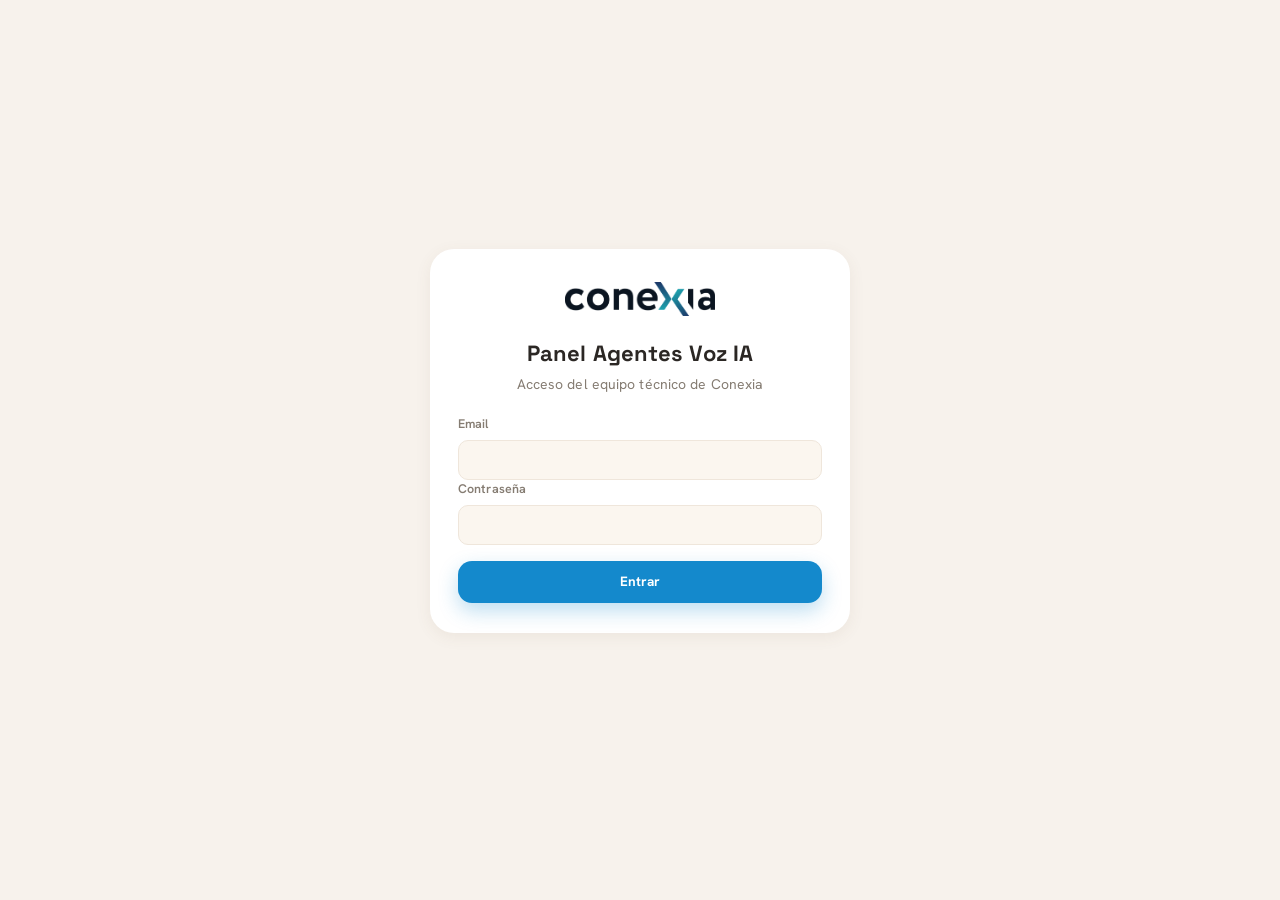
==== commit 7f19de93: "Rediseño 1:1 "Re Edicion": barra nueva + Stats maestro-detalle + tema claro/oscuro - redesign.css re" ====
--- a/public/index.html
+++ b/public/index.html
@@ -10,11 +10,11 @@
 <link rel="preconnect" href="https://fonts.googleapis.com">
 <link rel="preconnect" href="https://fonts.gstatic.com" crossorigin>
 <link href="https://fonts.googleapis.com/css2?family=Space+Grotesk:wght@400;500;600;700&family=Hanken+Grotesk:wght@400;500;600;700&family=Space+Mono&display=swap" rel="stylesheet">
-<link rel="stylesheet" href="redesign.css?v=20260622r">
+<link rel="stylesheet" href="redesign.css?v=202606221614">
 </head>
 <body>
 <div id="app"></div>
-<script src="assets/vendor/qrcode.min.js?v=20260617b"></script>
-<script src="app.js?v=20260617b"></script>
+<script src="assets/vendor/qrcode.min.js?v=202606221614"></script>
+<script src="app.js?v=202606221614"></script>
 </body>
 </html>
--- a/public/redesign.css
+++ b/public/redesign.css
@@ -1,271 +1,248 @@
 /* ===========================================================================
-   Panel Agentes Voz IA — REDISEÑO (tema crema cálido, estilo "Re Edicion").
-   Reutiliza los nombres de clase del app.js actual: solo cambia el aspecto.
+   Panel Agentes Voz IA — REDISEÑO 1:1 ("Re Edicion"). Tema crema cálido.
+   Tokens y estructura calcados del rediseño. Reutiliza clases del app.js.
    =========================================================================== */
 :root{
-  --brand-ink:#10243a; --brand-blue:#1489cc; --brand-blue-d:#0f6fa5; --brand-teal:#1fa7b0;
-  --accent:#1489cc; --accent-d:#0f6fa5; --accent-soft:rgba(20,137,204,.10);
-  --c-ok:#16a36b; --c-warn:#e09415; --c-danger:#e0463e;
-  --c-ok-soft:rgba(22,163,107,.12); --c-warn-soft:rgba(224,148,21,.14); --c-danger-soft:rgba(224,70,62,.12);
-  --bg:#f7f2ec; --bg-2:#f1e9df;
-  --surface:#ffffff; --surface-2:#fbf7f1; --surface-3:#efe7dc; --surface-tint:#f6efe6;
-  --border:#ece2d4; --border-2:#e2d6c4;
-  --text:#1d2b3a; --text-2:#5d6b78; --text-3:#94a0ab;
-  --shadow-sm:0 1px 2px rgba(60,40,20,.05), 0 1px 3px rgba(60,40,20,.04);
-  --shadow-md:0 10px 28px -14px rgba(60,40,20,.22), 0 2px 8px rgba(60,40,20,.06);
-  --shadow-lg:0 30px 70px -28px rgba(40,28,12,.40);
-  --r-sm:10px; --r-md:16px; --r-lg:22px; --r-xl:28px;
+  --bg:#F7F2EC; --surface:#FFFFFF; --surface2:#FBF6EF; --surface-2:#FBF6EF; --surface-3:#EFE7DC;
+  --chip:#F1EAE1; --track:#EFE7DC; --border:#EFE6DB; --border-2:#e6dccc;
+  --text:#2B2724; --text-2:#857C72; --text2:#857C72; --text-3:#a89e92;
+  --brand:#1489CC; --accent:#1489CC; --accent-d:#0f6fa5; --brandTint:rgba(20,137,204,.1); --accent-soft:rgba(20,137,204,.1);
+  --brandShadow:rgba(20,137,204,.28);
+  --c-ok:#2FA873; --c-warn:#E59A3C; --c-danger:#E0594E;
+  --c-ok-soft:color-mix(in srgb,#2FA873 14%,transparent); --c-warn-soft:color-mix(in srgb,#E59A3C 14%,transparent); --c-danger-soft:color-mix(in srgb,#E0594E 14%,transparent);
+  --shadow:rgba(120,95,65,.08); --shadowL:rgba(120,95,65,.16);
+  --shadow-sm:0 2px 12px var(--shadow); --shadow-md:0 4px 16px var(--shadow); --shadow-lg:0 24px 60px -18px var(--shadowL);
+  --r-sm:12px; --r-md:16px; --r-lg:24px;
   --font-display:'Space Grotesk',-apple-system,BlinkMacSystemFont,sans-serif;
-  --font-body:'Hanken Grotesk',-apple-system,BlinkMacSystemFont,sans-serif;
+  --font-body:'Hanken Grotesk',system-ui,-apple-system,sans-serif;
   --font-mono:'Space Mono','SFMono-Regular',Consolas,monospace;
   --logo-img:url("assets/conexia-logo.png");
 }
 [data-theme="dark"]{
+  --bg:#0f1620; --surface:#16222f; --surface2:#1b2734; --surface-2:#1b2734; --surface-3:#243140;
+  --chip:#243140; --track:#243140; --border:#293a4a; --border-2:#33485c;
+  --text:#eef3f8; --text-2:#9fb0bf; --text2:#9fb0bf; --text-3:#76889a;
+  --brandTint:rgba(20,137,204,.2); --accent-soft:rgba(20,137,204,.2);
+  --shadow:rgba(0,0,0,.4); --shadowL:rgba(0,0,0,.55);
   --logo-img:url("assets/conexia-logo-blanco.png");
-  --bg:#0e1620; --bg-2:#0b121b; --surface:#15212e; --surface-2:#1a2734; --surface-3:#23323f;
-  --surface-tint:#1a2734; --border:#27384a; --border-2:#324658;
-  --text:#eaf1f7; --text-2:#a7b6c4; --text-3:#728598;
-  --accent-soft:rgba(20,137,204,.18);
-  --shadow-md:0 12px 30px -14px rgba(0,0,0,.5); --shadow-lg:0 30px 70px -24px rgba(0,0,0,.65);
 }
 *{box-sizing:border-box}
 html,body{margin:0;padding:0}
-body{
-  background:radial-gradient(1200px 600px at 80% -10%, var(--bg-2), var(--bg)) fixed, var(--bg);
-  color:var(--text); font-family:var(--font-body); font-size:15px; line-height:1.5;
-  -webkit-font-smoothing:antialiased;
-}
-#app{min-height:100vh}
-.muted{color:var(--text-3)}
-.hide-sm{}
+body{background:var(--bg);color:var(--text);font-family:var(--font-body);font-size:15px;line-height:1.5;
+  letter-spacing:.1px;-webkit-font-smoothing:antialiased}
+.muted{color:var(--text-2)}
 @media (max-width:760px){ .hide-sm{display:none!important} }
 
-/* ---------- App shell ---------- */
-.app{max-width:1180px;margin:0 auto;padding:18px 22px 80px}
-.topbar{display:flex;align-items:center;gap:16px;padding:12px 18px;background:var(--surface);
-  border:1px solid var(--border);border-radius:var(--r-lg);box-shadow:var(--shadow-sm);margin-bottom:14px}
+/* ---------- Barra superior (sticky, full width) ---------- */
+.appbar{position:sticky;top:0;z-index:40;background:var(--surface);box-shadow:0 2px 20px var(--shadow)}
+.appbar-inner{max-width:1280px;margin:0 auto;padding:0 30px;height:70px;display:flex;align-items:center;gap:18px}
 .brand{display:flex;align-items:center;gap:14px;min-width:0}
-.brand .logo{width:128px;height:34px;background:var(--logo-img,none) left center/contain no-repeat}
-.brand .divider{width:1px;height:26px;background:var(--border-2)}
-.brand .titles{min-width:0}
-.brand .kicker{display:none}
-.brand h1{font-family:var(--font-display);font-size:17px;font-weight:600;margin:0;color:var(--text);white-space:nowrap;overflow:hidden;text-overflow:ellipsis}
-.topbar-right{margin-left:auto;display:flex;align-items:center;gap:10px}
-.userchip{display:inline-flex;align-items:center;gap:8px;font-size:13.5px;color:var(--text-2);font-weight:500;
-  padding:6px 8px;border-radius:999px}
-.userchip:hover{background:var(--surface-2)}
-.avatar{width:34px;height:34px;border-radius:50%;background:var(--accent);color:#fff;display:inline-flex;
-  align-items:center;justify-content:center;font-family:var(--font-display);font-weight:700;font-size:13px;flex:none}
-/* botones-icono de la barra (llave, tema, etc.) */
-.icon-pill{width:38px;height:38px;border-radius:12px;border:1px solid var(--border);background:var(--surface-2);
-  color:var(--text-2);display:inline-flex;align-items:center;justify-content:center;cursor:pointer;font-size:16px;
-  transition:all .15s}
-.icon-pill:hover{background:var(--surface-3);color:var(--text)}
+.brand .logo{width:120px;height:34px;background:var(--logo-img) left center/contain no-repeat;flex:none}
+.brand .divider{width:1px;height:26px;background:var(--border)}
+.brand .titles{min-width:0}.brand .kicker{display:none}
+.brand h1{font-family:var(--font-display);font-size:17px;font-weight:600;margin:0;white-space:nowrap;overflow:hidden;text-overflow:ellipsis}
+.appbar-right{margin-left:auto;display:flex;align-items:center;gap:10px}
+.userchip{display:inline-flex;align-items:center;gap:10px;cursor:pointer;padding:4px 6px;border-radius:999px}
+.userchip .uc-meta{text-align:right;line-height:1.15}
+.userchip .uc-name{font-weight:600;font-size:13.5px;color:var(--text)}
+.userchip .uc-rol{font-size:12px;color:var(--text-2);text-transform:capitalize}
+.userchip:hover{background:var(--surface2)}
+.avatar{width:36px;height:36px;border-radius:50%;background:var(--brand);color:#fff;display:inline-flex;align-items:center;
+  justify-content:center;font-family:var(--font-display);font-weight:700;font-size:13px;flex:none}
+.icon-pill{width:40px;height:40px;border-radius:13px;border:none;background:var(--chip);color:var(--text-2);cursor:pointer;
+  display:inline-flex;align-items:center;justify-content:center;font-size:17px;transition:filter .15s;position:relative}
+.icon-pill:hover{filter:brightness(.96)}
+.icon-pill.salir{width:auto;padding:0 16px;color:var(--text);font-family:var(--font-body);font-weight:600;font-size:13.5px;gap:7px}
 .notif-wrap{position:relative}
-.notif-btn{width:38px;height:38px;border-radius:12px;border:1px solid var(--border);background:var(--surface-2);
-  color:var(--text-2);display:inline-flex;align-items:center;justify-content:center;cursor:pointer;position:relative}
-.notif-btn svg{width:19px;height:19px}
-.notif-btn:hover{background:var(--surface-3);color:var(--text)}
-.notif-btn.has-alert.warn{color:var(--c-warn)} .notif-btn.has-alert.danger{color:var(--c-danger)}
-.notif-badge{position:absolute;top:-5px;right:-5px;min-width:18px;height:18px;padding:0 4px;border-radius:999px;
-  background:var(--c-danger);color:#fff;font-size:10px;font-weight:700;display:none;align-items:center;justify-content:center;line-height:1}
-.notif-badge.warn{background:var(--c-warn)} .notif-badge.show{display:inline-flex}
-.theme-toggle{border:none;background:var(--accent);color:#fff;font-family:var(--font-body);font-weight:600;
-  font-size:13.5px;padding:9px 16px;border-radius:12px;cursor:pointer;display:inline-flex;align-items:center;gap:6px}
-.theme-toggle:hover{background:var(--accent-d)}
-
-/* ---------- Nav (pestañas píldora) ---------- */
+.notif-btn{width:40px;height:40px;border-radius:13px;border:none;background:var(--chip);color:var(--text-2);cursor:pointer;
+  display:inline-flex;align-items:center;justify-content:center;position:relative}
+.notif-btn svg{width:19px;height:19px}.notif-btn:hover{filter:brightness(.96)}
+.notif-btn.has-alert.warn{color:var(--c-warn)}.notif-btn.has-alert.danger{color:var(--c-danger)}
+.notif-badge{position:absolute;top:-4px;right:-4px;min-width:18px;height:18px;padding:0 4px;border-radius:999px;background:var(--c-danger);
+  color:#fff;font-size:10px;font-weight:700;display:none;align-items:center;justify-content:center;line-height:1}
+.notif-badge.warn{background:var(--c-warn)}.notif-badge.show{display:inline-flex}
+.theme-toggle{width:40px;height:40px;border-radius:13px;border:none;background:var(--chip);color:var(--text-2);cursor:pointer;font-size:16px}
+.theme-toggle:hover{filter:brightness(.96)}
+
+/* ---------- Wrapper de contenido ---------- */
+.app{max-width:1280px;margin:0 auto;padding:24px 30px 80px}
 .nav{margin-bottom:18px}
-.nav-segmented{display:inline-flex;gap:4px;background:var(--surface);border:1px solid var(--border);
-  border-radius:999px;padding:5px;box-shadow:var(--shadow-sm)}
-.seg{border:none;background:none;font-family:var(--font-body);font-weight:600;font-size:14px;color:var(--text-2);
-  padding:9px 20px;border-radius:999px;cursor:pointer;transition:all .15s}
+.nav-segmented{display:inline-flex;gap:6px}
+.seg{border:none;background:transparent;font-family:var(--font-body);font-weight:600;font-size:14px;color:var(--text-2);
+  padding:9px 18px;border-radius:13px;cursor:pointer;transition:all .15s}
 .seg:hover{color:var(--text)}
-.seg.active{background:var(--accent-soft);color:var(--accent-d)}
-
-/* ---------- Cards / paneles ---------- */
-.card{background:var(--surface);border:1px solid var(--border);border-radius:var(--r-lg);
-  box-shadow:var(--shadow-md);padding:22px 24px;margin-bottom:18px}
-.panel-head{display:flex;align-items:flex-start;justify-content:space-between;gap:16px;margin-bottom:16px}
-.ph-title{font-family:var(--font-display);font-size:26px;font-weight:700;margin:0;color:var(--text);letter-spacing:-.01em}
-.ph-sub{margin:4px 0 0;color:var(--text-3);font-size:14px}
-.view-enter{animation:vin .28s ease}
-@keyframes vin{from{opacity:0;transform:translateY(6px)}to{opacity:1;transform:none}}
+.seg.active{background:var(--brandTint);color:var(--brand)}
+
+/* ---------- Encabezado de vista ---------- */
+.view-head{display:flex;align-items:flex-start;justify-content:space-between;gap:16px;margin-bottom:18px;flex-wrap:wrap}
+.vh-title{font-family:var(--font-display);font-size:25px;font-weight:700;margin:0 0 4px}
+.vh-sub{margin:0;color:var(--text-2);font-size:14px}
+.panel-head{display:flex;align-items:flex-start;justify-content:space-between;gap:16px;margin-bottom:16px;flex-wrap:wrap}
+.ph-title{font-family:var(--font-display);font-size:22px;font-weight:700;margin:0}
+.ph-sub{margin:4px 0 0;color:var(--text-2);font-size:14px}
+.view-enter{animation:vin .26s ease}@keyframes vin{from{opacity:0;transform:translateY(6px)}to{opacity:1;transform:none}}
 
 /* ---------- Botones ---------- */
-.btn{font-family:var(--font-body);font-weight:600;font-size:14px;border-radius:12px;padding:11px 18px;border:1px solid transparent;
-  cursor:pointer;display:inline-flex;align-items:center;gap:8px;transition:all .15s;text-decoration:none;line-height:1}
-.btn-primary{background:var(--accent);color:#fff;box-shadow:0 6px 16px -8px rgba(20,137,204,.6)}
-.btn-primary:hover{background:var(--accent-d)}
-.btn-ghost{background:var(--surface-2);color:var(--text-2);border-color:var(--border)}
-.btn-ghost:hover{background:var(--surface-3);color:var(--text)}
-.btn-sm{padding:7px 12px;font-size:12.5px;border-radius:9px}
+.btn{font-family:var(--font-body);font-weight:700;font-size:13.5px;border-radius:14px;padding:0 18px;height:42px;border:none;
+  cursor:pointer;display:inline-flex;align-items:center;gap:9px;transition:filter .15s;text-decoration:none;line-height:1}
+.btn-primary{background:var(--brand);color:#fff;box-shadow:0 8px 20px var(--brandShadow)}.btn-primary:hover{filter:brightness(1.05)}
+.btn-ghost{background:var(--chip);color:var(--text);box-shadow:none}.btn-ghost:hover{filter:brightness(.96)}
+.btn-sm{height:34px;padding:0 13px;font-size:12.5px;border-radius:11px;box-shadow:none}
 .btn:disabled{opacity:.55;cursor:default}
-.icon-btn{border:1px solid var(--border);background:var(--surface-2);color:var(--text-2);width:34px;height:34px;
-  border-radius:10px;cursor:pointer;display:inline-flex;align-items:center;justify-content:center;font-size:14px}
-.icon-btn:hover{background:var(--surface-3);color:var(--text)}
-.icon-btn.danger:hover{background:var(--c-danger-soft);color:var(--c-danger);border-color:var(--c-danger)}
+.icon-btn{border:none;background:var(--chip);color:var(--text-2);width:34px;height:34px;border-radius:11px;cursor:pointer;
+  display:inline-flex;align-items:center;justify-content:center;font-size:14px}
+.icon-btn:hover{filter:brightness(.96);color:var(--text)}
+.icon-btn.danger:hover{background:var(--c-danger-soft);color:var(--c-danger)}
+
+/* ---------- Card genérica ---------- */
+.card{background:var(--surface);border-radius:var(--r-lg);box-shadow:0 4px 16px var(--shadow);padding:22px 24px;margin-bottom:18px}
 
 /* ---------- KPIs ---------- */
 .kpi-row{display:grid;grid-template-columns:repeat(4,1fr);gap:14px;margin-bottom:18px}
-@media (max-width:760px){ .kpi-row{grid-template-columns:repeat(2,1fr)} }
-.kpi{background:var(--surface);border:1px solid var(--border);border-radius:var(--r-md);padding:16px 18px;box-shadow:var(--shadow-sm)}
-.kpi .k{font-size:12px;color:var(--text-3);text-transform:uppercase;letter-spacing:.05em;font-weight:600}
-.kpi .v{font-family:var(--font-display);font-size:34px;font-weight:700;color:var(--text);line-height:1.05;margin-top:4px}
+@media (max-width:760px){.kpi-row{grid-template-columns:repeat(2,1fr)}}
+.kpi{background:var(--surface);border-radius:var(--r-md);padding:16px 18px;box-shadow:0 4px 16px var(--shadow)}
+.kpi .k{font-size:12px;color:var(--text-2);text-transform:uppercase;letter-spacing:.05em;font-weight:600}
+.kpi .v{font-family:var(--font-display);font-size:32px;font-weight:700;line-height:1.05;margin-top:4px}
 .kpi .v small{font-size:18px;color:var(--text-2)}
-.kpi .f{font-size:12.5px;color:var(--text-3);margin-top:3px;font-family:var(--font-mono)}
-
-/* ---------- Donuts (rejilla) ---------- */
-.donut-grid{display:grid;grid-template-columns:repeat(auto-fill,minmax(168px,1fr));gap:14px}
-.donut-card{background:var(--surface-2);border:1px solid var(--border);border-radius:var(--r-md);padding:18px 14px;
-  text-align:center;cursor:pointer;transition:all .15s}
-.donut-card:hover{box-shadow:var(--shadow-md);transform:translateY(-2px);border-color:var(--border-2)}
-.dc-name{font-weight:700;margin-top:10px;color:var(--text);font-size:14px}
-.dc-mins{font-size:12.5px;color:var(--text-3);font-family:var(--font-mono);margin-top:2px}
-
-/* ---------- Tabla de clientes / listas ---------- */
-.cli-table{display:flex;flex-direction:column}
-.cli-head{display:grid;grid-template-columns:1fr 1fr 120px 90px 110px;gap:10px;padding:0 14px 10px;
-  font-size:11.5px;text-transform:uppercase;letter-spacing:.05em;color:var(--text-3);font-weight:600}
-.cli-row{display:grid;grid-template-columns:1fr 1fr 120px 90px 110px;gap:10px;align-items:center;
-  padding:13px 14px;border-top:1px solid var(--border);transition:background .15s}
-.cli-row:hover{background:var(--surface-2)}
-.cli-name{min-width:0}
-.cli-name b{display:block;color:var(--text);cursor:pointer;font-weight:600}
-.cli-name b[data-ficha]:hover{color:var(--accent)}
-.cli-sector{display:block;font-size:12.5px;color:var(--text-3)}
-.cli-plan{color:var(--text-2);font-size:13.5px}
-.cli-mins{font-family:var(--font-mono);font-size:13px;color:var(--text-2)}
-.cli-pct{font-family:var(--font-display);font-weight:700;font-size:16px}
-.r{text-align:right} .cli-actions{display:flex;gap:6px;justify-content:flex-end}
-.cli-empty,.empty-note{padding:30px 14px;text-align:center;color:var(--text-3)}
+.kpi .f{font-size:12.5px;color:var(--text-2);margin-top:3px;font-family:var(--font-mono)}
+
+/* ---------- Maestro-detalle (Stats) ---------- */
+.md{display:flex;flex:1;min-height:540px;height:calc(100vh - 230px);background:var(--surface);border-radius:24px;
+  overflow:hidden;box-shadow:0 4px 16px var(--shadow)}
+@media (max-width:860px){.md{flex-direction:column;height:auto}}
+.md-list{width:418px;flex:0 0 auto;background:var(--surface2);border-right:1px solid var(--border);display:flex;flex-direction:column}
+@media (max-width:860px){.md-list{width:100%;border-right:none;border-bottom:1px solid var(--border);max-height:340px}}
+.md-list-head{padding:18px 22px 12px;display:flex;align-items:center;justify-content:space-between}
+.md-list-head .t{font-family:var(--font-display);font-weight:700;font-size:16px}
+.md-count{font-size:12px;color:var(--text-2);font-family:var(--font-mono)}
+.md-filters{padding:0 22px 14px;display:flex;gap:8px;flex-wrap:wrap}
+.md-filter{font-size:12.5px;font-weight:600;color:var(--text-2);background:var(--chip);padding:6px 13px;border-radius:20px;cursor:pointer;border:none}
+.md-filter.active{color:var(--brand);background:var(--brandTint)}
+.md-scroll{flex:1;overflow:auto;padding:0 12px 14px}
+.md-item{display:flex;align-items:center;gap:13px;padding:12px;border-radius:14px;cursor:pointer;background:transparent;margin-bottom:4px;border:none;width:100%;text-align:left}
+.md-item:hover{background:var(--surface)}
+.md-item.sel{background:var(--surface);box-shadow:0 3px 12px var(--shadowL)}
+.md-ava{width:40px;height:40px;border-radius:13px;display:flex;align-items:center;justify-content:center;
+  font-family:var(--font-display);font-weight:700;font-size:15px;flex:0 0 auto}
+.md-ava.ok{background:var(--c-ok-soft);color:var(--c-ok)}.md-ava.aviso{background:var(--c-warn-soft);color:var(--c-warn)}.md-ava.cortado{background:var(--c-danger-soft);color:var(--c-danger)}
+.md-mid{flex:1;min-width:0}
+.md-row1{display:flex;align-items:center;justify-content:space-between;gap:8px}
+.md-nm{font-family:var(--font-display);font-weight:600;font-size:13.5px;white-space:nowrap;overflow:hidden;text-overflow:ellipsis}
+.md-pct{font-family:var(--font-mono);font-weight:700;font-size:13.5px}
+.bar{height:6px;background:var(--track);border-radius:6px;overflow:hidden;margin-top:7px}
+.bar>span{display:block;height:100%;border-radius:6px;background:var(--brand)}
+.bar.ok>span{background:var(--c-ok)}.bar.aviso>span{background:var(--c-warn)}.bar.cortado>span{background:var(--c-danger)}
+.md-detail{flex:1;overflow:auto;padding:28px 30px}
+.md-empty{height:100%;display:flex;align-items:center;justify-content:center;color:var(--text-3);text-align:center;padding:40px}
+
+/* ---------- Ficha (detalle) ---------- */
+.fd-top{display:flex;align-items:center;gap:22px;margin-bottom:18px;flex-wrap:wrap}
+.fd-head h2{font-family:var(--font-display);font-size:24px;font-weight:700;margin:0}
+.fd-head .sub{color:var(--text-2);font-size:14px;margin-top:2px}
+.fd-fig{font-family:var(--font-display);margin-top:10px}
+.fd-used{font-size:30px;font-weight:700}.fd-of{font-size:14px;color:var(--text-2);font-family:var(--font-mono);margin-left:6px}
+.kv-grid{display:grid;grid-template-columns:repeat(2,1fr);gap:10px;margin:6px 0 14px}
+.kv{background:var(--surface2);border:1px solid var(--border);border-radius:var(--r-sm);padding:11px 13px}
+.kv .k{font-size:11.5px;color:var(--text-2);text-transform:uppercase;letter-spacing:.04em;font-weight:600}
+.kv .v{margin-top:3px;font-weight:600;word-break:break-word}
+.ma-title{font-family:var(--font-display);font-weight:700;font-size:15px;margin:16px 0 10px}
+.agent-row{display:flex;align-items:center;justify-content:space-between;gap:12px;padding:12px;border:1px solid var(--border);
+  border-radius:var(--r-sm);margin-bottom:8px;background:var(--surface2);flex-wrap:wrap}
+.agent-name{font-family:var(--font-display);font-weight:600}
+.agent-sub{font-size:12.5px;color:var(--text-2);font-family:var(--font-mono);margin-top:2px}
+.agent-end{display:flex;align-items:center;gap:8px;flex-wrap:wrap}
+.agent-minutes{font-family:var(--font-display);font-weight:700;font-size:20px}.agent-minutes .unit{font-size:11px;color:var(--text-2);margin-left:3px;font-weight:600}
 
 /* ---------- Estados ---------- */
 .state-badge{display:inline-flex;align-items:center;gap:6px;font-size:11.5px;font-weight:700;padding:3px 10px;border-radius:999px}
 .state-badge .sd{width:7px;height:7px;border-radius:50%}
-.state-badge.ok{background:var(--c-ok-soft);color:var(--c-ok)} .state-badge.ok .sd{background:var(--c-ok)}
-.state-badge.aviso{background:var(--c-warn-soft);color:var(--c-warn)} .state-badge.aviso .sd{background:var(--c-warn)}
-.state-badge.cortado{background:var(--c-danger-soft);color:var(--c-danger)} .state-badge.cortado .sd{background:var(--c-danger)}
-.cut-tag{display:inline-flex;align-items:center;gap:5px;font-size:11px;font-weight:700;color:var(--c-danger);
-  background:var(--c-danger-soft);padding:2px 8px;border-radius:999px}
+.state-badge.ok{background:var(--c-ok-soft);color:var(--c-ok)}.state-badge.ok .sd{background:var(--c-ok)}
+.state-badge.aviso{background:var(--c-warn-soft);color:var(--c-warn)}.state-badge.aviso .sd{background:var(--c-warn)}
+.state-badge.cortado{background:var(--c-danger-soft);color:var(--c-danger)}.state-badge.cortado .sd{background:var(--c-danger)}
+.cut-tag{display:inline-flex;align-items:center;gap:5px;font-size:11px;font-weight:700;color:var(--c-danger);background:var(--c-danger-soft);padding:2px 8px;border-radius:999px}
 .cut-tag .sd{width:6px;height:6px;border-radius:50%;background:var(--c-danger)}
 
-/* ---------- Barras de progreso (lista maestro-detalle) ---------- */
-.bar{height:8px;border-radius:999px;background:var(--surface-3);overflow:hidden;margin-top:7px}
-.bar>span{display:block;height:100%;border-radius:999px;background:var(--accent)}
-.bar.ok>span{background:var(--c-ok)} .bar.aviso>span{background:var(--c-warn)} .bar.cortado>span{background:var(--c-danger)}
-
-/* ---------- Maestro-detalle de Stats ---------- */
-.md{display:grid;grid-template-columns:minmax(320px,420px) 1fr;gap:18px;align-items:start}
-@media (max-width:880px){ .md{grid-template-columns:1fr} }
-.md-list{background:var(--surface);border:1px solid var(--border);border-radius:var(--r-lg);box-shadow:var(--shadow-md);padding:18px}
-.md-list-head{display:flex;align-items:center;justify-content:space-between;margin-bottom:12px}
-.md-list-head h3{font-family:var(--font-display);font-size:18px;margin:0;font-weight:700}
-.md-count{background:var(--surface-3);color:var(--text-2);border-radius:999px;font-size:12px;font-weight:700;padding:2px 10px}
-.md-filters{display:flex;gap:6px;margin-bottom:12px;flex-wrap:wrap}
-.md-filter{border:1px solid var(--border);background:var(--surface-2);color:var(--text-2);border-radius:999px;
-  font-size:12.5px;font-weight:600;padding:5px 12px;cursor:pointer}
-.md-filter.active{background:var(--accent-soft);color:var(--accent-d);border-color:transparent}
-.md-item{display:grid;grid-template-columns:38px 1fr auto;gap:11px;align-items:center;padding:11px 12px;border-radius:14px;
-  cursor:pointer;border:1px solid transparent;transition:all .15s}
-.md-item:hover{background:var(--surface-2)}
-.md-item.sel{background:var(--surface);border-color:var(--border-2);box-shadow:var(--shadow-sm)}
-.md-ava{width:38px;height:38px;border-radius:12px;display:inline-flex;align-items:center;justify-content:center;
-  font-family:var(--font-display);font-weight:700;font-size:15px}
-.md-ava.ok{background:var(--c-ok-soft);color:var(--c-ok)} .md-ava.aviso{background:var(--c-warn-soft);color:var(--c-warn)} .md-ava.cortado{background:var(--c-danger-soft);color:var(--c-danger)}
-.md-mid{min-width:0}
-.md-mid .nm{font-weight:600;color:var(--text);white-space:nowrap;overflow:hidden;text-overflow:ellipsis}
-.md-pct{font-family:var(--font-display);font-weight:700;font-size:15px}
-.md-detail{background:var(--surface);border:1px solid var(--border);border-radius:var(--r-lg);box-shadow:var(--shadow-md);padding:24px;min-height:300px}
-.md-empty{display:flex;align-items:center;justify-content:center;min-height:280px;color:var(--text-3);text-align:center}
-
-/* ---------- Ficha (totales / kv / agentes) ---------- */
-.total-foot{display:flex;align-items:center;justify-content:space-between;gap:16px;padding:16px 0;border-bottom:1px solid var(--border);margin-bottom:14px}
-.tf-label{font-size:12px;color:var(--text-3);text-transform:uppercase;letter-spacing:.05em;font-weight:600}
-.tf-fig{font-family:var(--font-display);margin-top:4px}
-.tf-used{font-size:32px;font-weight:700} .tf-of{font-size:15px;color:var(--text-3);font-family:var(--font-mono);margin-left:6px}
-.tf-right{text-align:right} .tf-pct{font-family:var(--font-display);font-weight:700}
-.kv-grid{display:grid;grid-template-columns:repeat(2,1fr);gap:10px;margin:14px 0}
-.kv{background:var(--surface-2);border:1px solid var(--border);border-radius:var(--r-sm);padding:11px 13px}
-.kv .k{font-size:11.5px;color:var(--text-3);text-transform:uppercase;letter-spacing:.04em;font-weight:600}
-.kv .v{margin-top:3px;color:var(--text);font-weight:600}
-.modal-agents,.ma-title{margin-top:6px}
-.ma-title{font-family:var(--font-display);font-weight:700;font-size:15px;margin:14px 0 8px;color:var(--text)}
-.agent-row{display:flex;align-items:center;justify-content:space-between;gap:12px;padding:12px;border:1px solid var(--border);
-  border-radius:var(--r-sm);margin-bottom:8px;background:var(--surface-2);flex-wrap:wrap}
-.agent-name{font-weight:600;color:var(--text)}
-.agent-sub{font-size:12.5px;color:var(--text-3);font-family:var(--font-mono);margin-top:2px}
-.agent-end{display:flex;align-items:center;gap:8px;flex-wrap:wrap}
-.agent-minutes{font-family:var(--font-display);font-weight:700;font-size:20px;color:var(--text)}
-.agent-minutes .unit{font-size:11px;color:var(--text-3);margin-left:3px;font-weight:600}
-
-/* ---------- Campana (dropdown) ---------- */
-.notif-dropdown{position:absolute;top:48px;right:0;width:min(360px,88vw);background:var(--surface);
-  border:1px solid var(--border);border-radius:var(--r-md);box-shadow:var(--shadow-lg);z-index:130;overflow:hidden}
+/* ---------- Tabla de clientes / equipo ---------- */
+.cli-table{display:flex;flex-direction:column}
+.cli-head{display:grid;grid-template-columns:1.4fr 1fr 110px 90px 120px;gap:10px;padding:0 14px 10px;font-size:11.5px;
+  text-transform:uppercase;letter-spacing:.05em;color:var(--text-2);font-weight:600}
+.cli-row{display:grid;grid-template-columns:1.4fr 1fr 110px 90px 120px;gap:10px;align-items:center;padding:13px 14px;border-top:1px solid var(--border)}
+.cli-row:hover{background:var(--surface2)}
+.cli-name b{display:block;cursor:pointer;font-family:var(--font-display);font-weight:600}
+.cli-name b[data-ficha]:hover{color:var(--brand)}
+.cli-sector{display:block;font-size:12.5px;color:var(--text-2)}
+.cli-plan{color:var(--text-2);font-size:13.5px}.cli-mins{font-family:var(--font-mono);font-size:13px;color:var(--text-2)}
+.cli-pct{font-family:var(--font-display);font-weight:700;font-size:16px}
+.r{text-align:right}.cli-actions{display:flex;gap:6px;justify-content:flex-end}
+.cli-empty,.empty-note{padding:30px 14px;text-align:center;color:var(--text-2)}
+
+/* ---------- Donut (guía/legacy) ---------- */
+.donut-grid{display:grid;grid-template-columns:repeat(auto-fill,minmax(168px,1fr));gap:14px}
+.donut-card{background:var(--surface2);border:1px solid var(--border);border-radius:var(--r-md);padding:18px 14px;text-align:center;cursor:pointer}
+.donut-card:hover{box-shadow:0 4px 16px var(--shadow)}
+.dc-name{font-family:var(--font-display);font-weight:700;margin-top:10px;font-size:14px}
+.dc-mins{font-size:12.5px;color:var(--text-2);font-family:var(--font-mono);margin-top:2px}
+
+/* ---------- Campana ---------- */
+.notif-dropdown{position:absolute;top:50px;right:0;width:min(360px,88vw);background:var(--surface);border:1px solid var(--border);
+  border-radius:var(--r-md);box-shadow:var(--shadow-lg);z-index:130;overflow:hidden}
 .notif-dropdown .nd-head{padding:13px 16px;border-bottom:1px solid var(--border);font-family:var(--font-display);font-weight:700;font-size:15px}
-.notif-dropdown .nd-sub{padding:10px 16px 5px;font-size:11px;font-weight:700;letter-spacing:.04em;text-transform:uppercase;color:var(--text-3);border-top:1px solid var(--border)}
+.notif-dropdown .nd-sub{padding:10px 16px 5px;font-size:11px;font-weight:700;letter-spacing:.04em;text-transform:uppercase;color:var(--text-2);border-top:1px solid var(--border)}
 .notif-dropdown .nd-sub:first-of-type{border-top:none}
 .notif-item{display:flex;align-items:center;justify-content:space-between;gap:10px;padding:11px 16px;border-bottom:1px solid var(--border);font-size:13.5px;flex-wrap:wrap}
 .notif-item:last-child{border-bottom:none}
-.notif-empty{padding:18px 16px;color:var(--text-3);font-size:13px;text-align:center}
+.notif-empty{padding:18px 16px;color:var(--text-2);font-size:13px;text-align:center}
 
 /* ---------- Modales ---------- */
-.modal-scrim{position:fixed;inset:0;background:rgba(30,20,10,.45);backdrop-filter:blur(3px);display:flex;
-  align-items:center;justify-content:center;z-index:200;padding:20px;animation:fade .18s ease}
+.modal-scrim{position:fixed;inset:0;background:rgba(43,39,36,.45);backdrop-filter:blur(3px);display:flex;align-items:center;justify-content:center;z-index:200;padding:20px;animation:fade .18s ease}
 @keyframes fade{from{opacity:0}to{opacity:1}}
-.modal{background:var(--surface);border:1px solid var(--border);border-radius:var(--r-lg);box-shadow:var(--shadow-lg);
-  width:min(620px,96vw);max-height:92vh;overflow:auto;animation:pop .2s ease}
+.modal{background:var(--surface);border-radius:var(--r-lg);box-shadow:var(--shadow-lg);width:min(620px,96vw);max-height:92vh;overflow:auto;animation:pop .2s ease}
 @keyframes pop{from{opacity:0;transform:translateY(10px) scale(.98)}to{opacity:1;transform:none}}
 .modal-head{display:flex;align-items:flex-start;justify-content:space-between;gap:12px;padding:18px 22px;border-bottom:1px solid var(--border)}
-.mh-name{font-family:var(--font-display);font-size:19px;font-weight:700;margin:0;color:var(--text)}
-.mh-meta{color:var(--text-3);font-size:13px;margin-top:2px}
-.x-close{border:none;background:var(--surface-2);color:var(--text-2);width:32px;height:32px;border-radius:10px;cursor:pointer;font-size:15px}
-.x-close:hover{background:var(--surface-3);color:var(--text)}
+.mh-name{font-family:var(--font-display);font-size:19px;font-weight:700;margin:0}
+.mh-meta{color:var(--text-2);font-size:13px;margin-top:2px}
+.x-close{border:none;background:var(--chip);color:var(--text-2);width:32px;height:32px;border-radius:10px;cursor:pointer;font-size:15px}
+.x-close:hover{filter:brightness(.96)}
 .modal-body{padding:20px 22px}
 .form-grid{display:grid;grid-template-columns:repeat(2,1fr);gap:12px}
-.field{display:flex;flex-direction:column;gap:6px} .field.span-2{grid-column:1/-1}
+.field{display:flex;flex-direction:column;gap:6px}.field.span-2{grid-column:1/-1}
 .field label{font-size:12.5px;font-weight:600;color:var(--text-2)}
-.field-input{font-family:var(--font-body);font-size:14px;color:var(--text);background:var(--surface-2);
-  border:1px solid var(--border);border-radius:10px;padding:10px 12px;width:100%}
-.field-input:focus{outline:none;border-color:var(--accent);box-shadow:0 0 0 3px var(--accent-soft);background:var(--surface)}
-.select-shell{position:relative} .select-shell select{width:100%;font-family:var(--font-body);font-size:14px;padding:10px 12px;
-  border:1px solid var(--border);border-radius:10px;background:var(--surface-2);color:var(--text)}
+.field-input{font-family:var(--font-body);font-size:14px;color:var(--text);background:var(--surface2);border:1px solid var(--border);border-radius:10px;padding:10px 12px;width:100%}
+.field-input:focus{outline:none;border-color:var(--brand);box-shadow:0 0 0 3px var(--brandTint);background:var(--surface)}
+.select-shell select{width:100%;font-family:var(--font-body);font-size:14px;padding:10px 12px;border:1px solid var(--border);border-radius:10px;background:var(--surface2);color:var(--text)}
 .client-select label{font-size:12.5px;color:var(--text-2);font-weight:600;display:block;margin-bottom:4px}
 .mail-grid{display:flex;flex-direction:column;gap:12px}
 
 /* ---------- Login / 2FA ---------- */
 .auth-wrap{min-height:100vh;display:flex;align-items:center;justify-content:center;padding:24px}
-.auth-card{width:min(420px,96vw)}
-.auth-logo{width:150px;height:40px;margin:0 auto 18px;background:var(--logo-img,none) center/contain no-repeat}
-.auth-title{font-family:var(--font-display);font-size:22px;font-weight:700;text-align:center;margin:0 0 4px;color:var(--text)}
-.auth-sub{text-align:center;color:var(--text-3);font-size:14px;margin:0 0 20px}
-.auth-actions{margin-top:16px} .auth-actions .btn{width:100%;justify-content:center}
-.auth-link{display:block;margin:14px auto 0;border:none;background:none;color:var(--accent);cursor:pointer;font-size:13.5px}
+.card.auth-card{width:min(420px,96vw);border-radius:var(--r-lg)}
+.auth-logo{width:150px;height:40px;margin:0 auto 18px;background:var(--logo-img) center/contain no-repeat}
+.auth-title{font-family:var(--font-display);font-size:22px;font-weight:700;text-align:center;margin:0 0 4px}
+.auth-sub{text-align:center;color:var(--text-2);font-size:14px;margin:0 0 20px}
+.auth-actions{margin-top:16px}.auth-actions .btn{width:100%;justify-content:center}
+.auth-link{display:block;margin:14px auto 0;border:none;background:none;color:var(--brand);cursor:pointer;font-size:13.5px}
 .auth-error{background:var(--c-danger-soft);color:var(--c-danger);border-radius:10px;padding:10px 12px;font-size:13.5px;margin-top:14px;text-align:center}
 .qr-box{display:flex;align-items:center;justify-content:center;padding:14px;background:#fff;border-radius:14px;margin:0 auto 12px;width:fit-content;border:1px solid var(--border)}
-.secret-mono{font-family:var(--font-mono);font-size:14px;text-align:center;background:var(--surface-2);border:1px solid var(--border);border-radius:10px;padding:10px;letter-spacing:.08em;color:var(--text)}
+.secret-mono{font-family:var(--font-mono);font-size:14px;text-align:center;background:var(--surface2);border:1px solid var(--border);border-radius:10px;padding:10px;letter-spacing:.08em}
 .recovery-grid{display:grid;grid-template-columns:repeat(2,1fr);gap:8px;margin:14px 0}
-.recovery-code{font-family:var(--font-mono);font-size:14px;background:var(--surface-2);border:1px solid var(--border);border-radius:8px;padding:9px;text-align:center;color:var(--text)}
+.recovery-code{font-family:var(--font-mono);font-size:14px;background:var(--surface2);border:1px solid var(--border);border-radius:8px;padding:9px;text-align:center}
 
 /* ---------- Guía ---------- */
 .guide-modal{width:min(720px,96vw)}
 .guide-intro{color:var(--text-2);margin:0 0 14px}
 .guide-toc{display:flex;flex-wrap:wrap;gap:6px;margin-bottom:18px}
-.guide-toc a{font-size:12.5px;background:var(--surface-2);border:1px solid var(--border);border-radius:999px;padding:5px 11px;color:var(--accent-d);cursor:pointer;text-decoration:none}
+.guide-toc a{font-size:12.5px;background:var(--chip);border-radius:999px;padding:5px 11px;color:var(--brand);cursor:pointer;text-decoration:none}
 .guide-sec{padding:14px 0;border-top:1px solid var(--border)}
 .guide-sec h3{font-family:var(--font-display);font-size:16px;display:flex;align-items:center;gap:10px;margin:0 0 8px}
-.gs-num{width:24px;height:24px;border-radius:8px;background:var(--accent-soft);color:var(--accent-d);display:inline-flex;align-items:center;justify-content:center;font-size:13px;font-weight:700}
+.gs-num{width:24px;height:24px;border-radius:8px;background:var(--brandTint);color:var(--brand);display:inline-flex;align-items:center;justify-content:center;font-size:13px;font-weight:700}
 .guide-sec ol{margin:0;padding-left:20px;line-height:1.8}
-.guide-demo{margin-top:12px;background:var(--surface-2);border:1px solid var(--border);border-radius:12px;padding:14px}
-.gd-label{font-size:11px;text-transform:uppercase;letter-spacing:.05em;color:var(--text-3);font-weight:700;margin-bottom:8px}
-
-/* ---------- Ayuda flotante ---------- */
-.help-fab{position:fixed;right:24px;bottom:24px;width:52px;height:52px;border-radius:50%;border:none;background:var(--accent);
-  color:#fff;cursor:pointer;display:flex;align-items:center;justify-content:center;box-shadow:0 12px 28px -10px rgba(20,137,204,.7);z-index:120}
-.help-fab svg{width:24px;height:24px}
-.help-fab:hover{background:var(--accent-d)}
-
-/* ---------- Toast ---------- */
-.toast{position:fixed;left:50%;bottom:26px;transform:translateX(-50%);background:var(--brand-ink);color:#fff;
-  padding:12px 20px;border-radius:12px;box-shadow:var(--shadow-lg);z-index:300;font-size:14px;font-weight:500;animation:tin .2s ease}
+.guide-demo{margin-top:12px;background:var(--surface2);border:1px solid var(--border);border-radius:12px;padding:14px}
+.gd-label{font-size:11px;text-transform:uppercase;letter-spacing:.05em;color:var(--text-2);font-weight:700;margin-bottom:8px}
+
+/* ---------- Ayuda flotante + toast ---------- */
+.help-fab{position:fixed;right:24px;bottom:24px;width:52px;height:52px;border-radius:50%;border:none;background:var(--brand);color:#fff;
+  cursor:pointer;display:flex;align-items:center;justify-content:center;box-shadow:0 12px 28px var(--brandShadow);z-index:120}
+.help-fab svg{width:24px;height:24px}.help-fab:hover{filter:brightness(1.05)}
+.toast{position:fixed;left:50%;bottom:26px;transform:translateX(-50%);background:#2B2724;color:#fff;padding:12px 20px;border-radius:12px;
+  box-shadow:var(--shadow-lg);z-index:300;font-size:14px;font-weight:500;animation:tin .2s ease}
 @keyframes tin{from{opacity:0;transform:translate(-50%,10px)}to{opacity:1;transform:translate(-50%,0)}}
